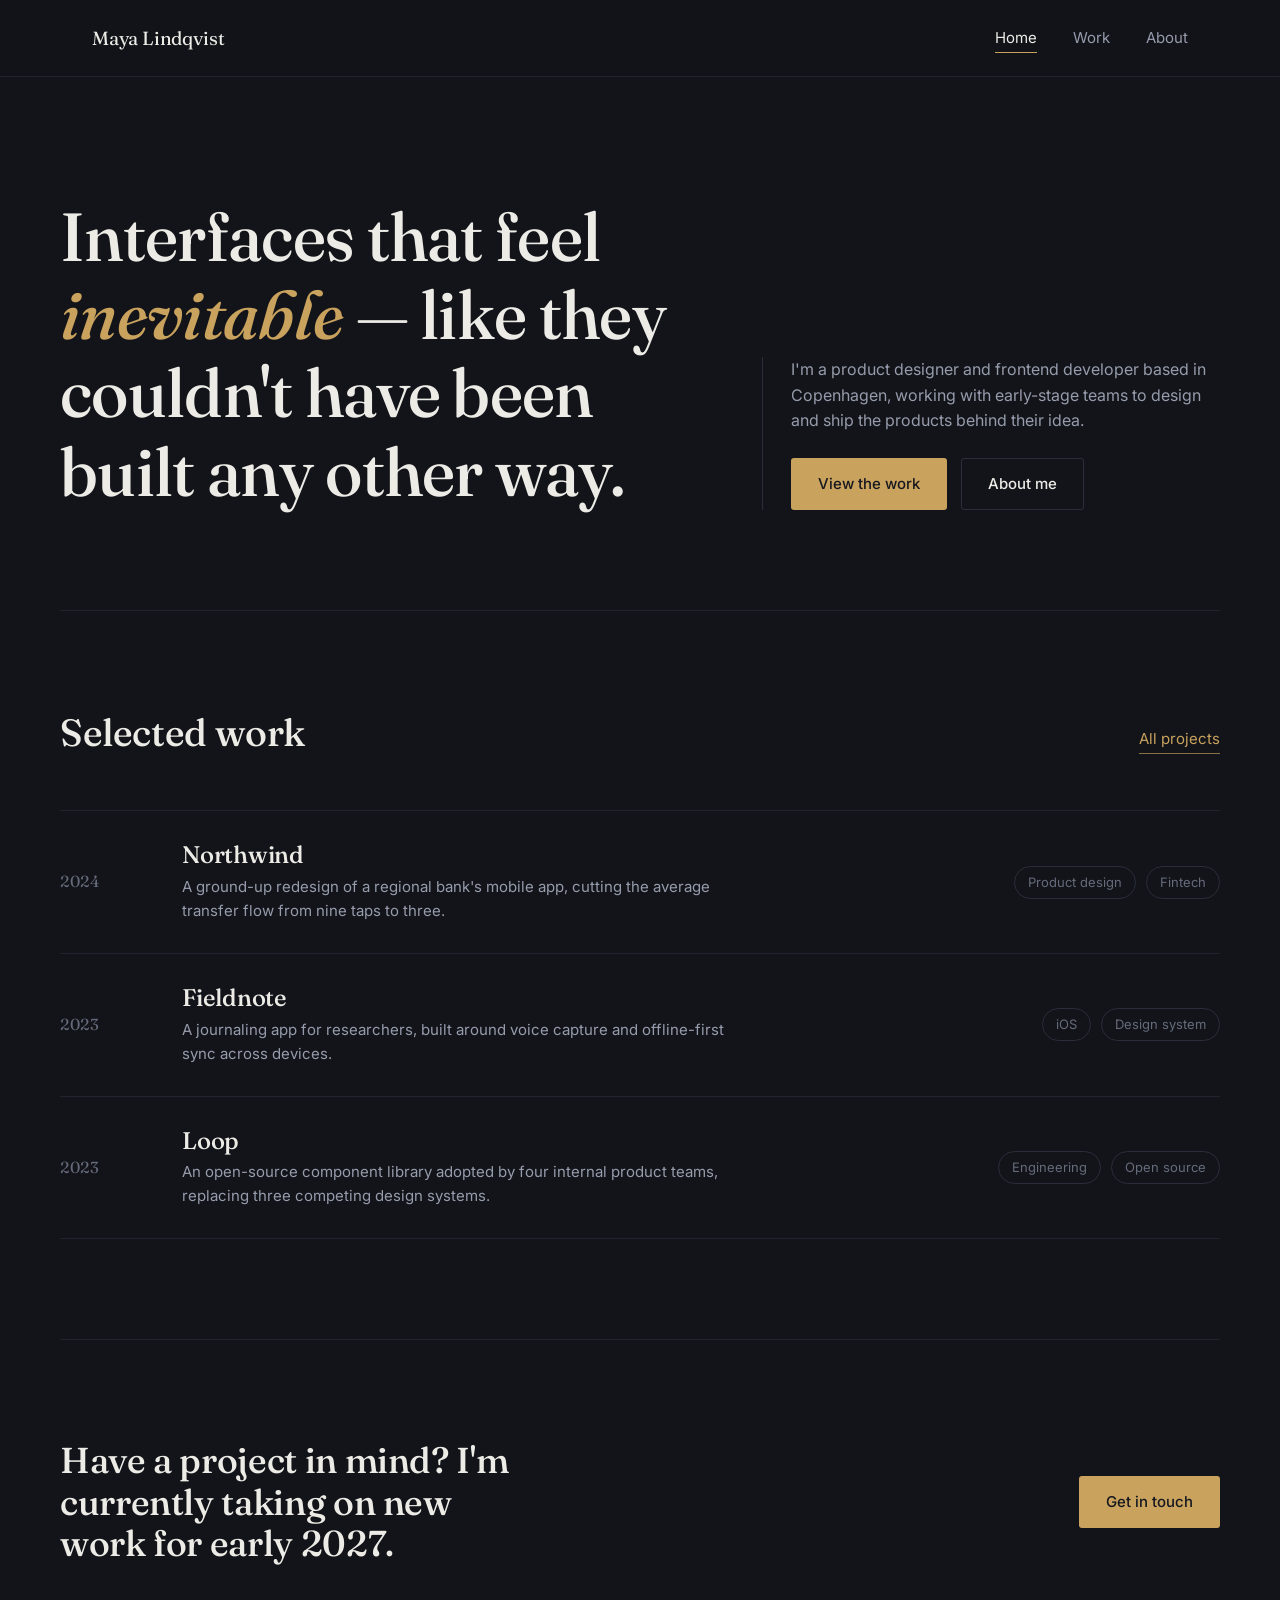
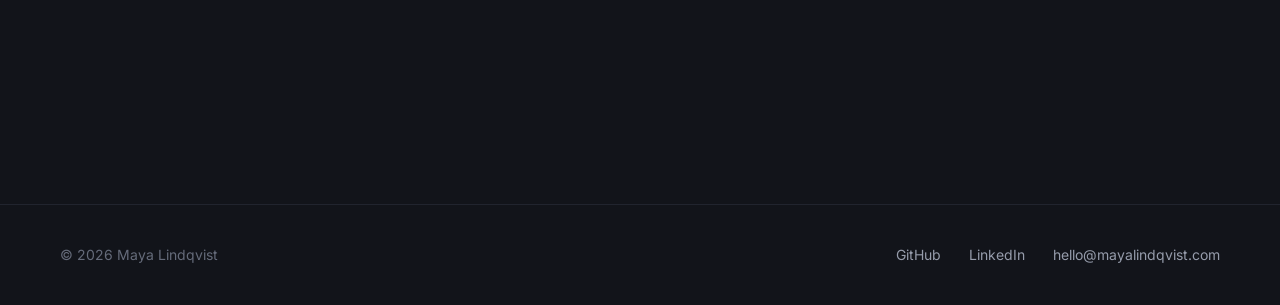
==== index.html @ 6f21c966 "Add files via upload" ====
<!DOCTYPE html>
<html lang="en">
<head>
<meta charset="UTF-8">
<meta name="viewport" content="width=device-width, initial-scale=1.0">
<title>Maya Lindqvist — Product Designer &amp; Developer</title>
<meta name="description" content="Portfolio of Maya Lindqvist, a product designer and frontend developer building considered digital products.">
<link rel="preconnect" href="https://fonts.googleapis.com">
<link rel="preconnect" href="https://fonts.gstatic.com" crossorigin>
<link href="https://fonts.googleapis.com/css2?family=Fraunces:ital,opsz,wght@0,9..144,400;0,9..144,500;1,9..144,500&family=Inter:wght@400;500;600&display=swap" rel="stylesheet">
<link rel="stylesheet" href="style.css">
</head>
<body>

<header class="site-header">
  <div class="container header-inner">
    <a href="index.html" class="logo">Maya Lindqvist</a>
    <nav class="site-nav">
      <ul class="nav-links">
        <li><a href="index.html" class="active">Home</a></li>
        <li><a href="work.html">Work</a></li>
        <li><a href="about.html">About</a></li>
      </ul>
      <button class="nav-toggle" aria-label="Toggle menu" aria-expanded="false">
        <svg viewBox="0 0 24 24" fill="none" stroke="currentColor" stroke-width="1.6"><line x1="3" y1="6" x2="21" y2="6"/><line x1="3" y1="12" x2="21" y2="12"/><line x1="3" y1="18" x2="21" y2="18"/></svg>
      </button>
    </nav>
  </div>
</header>

<main>

  <section class="hero container">
    <h1>Interfaces that feel <em>inevitable</em> — like they couldn't have been built any other way.</h1>
    <div class="hero-meta">
      <p>I'm a product designer and frontend developer based in Copenhagen, working with early-stage teams to design and ship the products behind their idea.</p>
      <div class="hero-actions">
        <a href="work.html" class="btn btn-primary">View the work</a>
        <a href="about.html" class="btn btn-ghost">About me</a>
      </div>
    </div>
  </section>

  <section class="section container">
    <div class="section-head">
      <h2>Selected work</h2>
      <a href="work.html" class="link-more">All projects</a>
    </div>

    <div class="work-list">

      <a class="work-row" href="work.html#northwind">
        <span class="year">2024</span>
        <div class="work-main">
          <h3>Northwind</h3>
          <p>A ground-up redesign of a regional bank's mobile app, cutting the average transfer flow from nine taps to three.</p>
        </div>
        <div class="tags">
          <span class="tag">Product design</span>
          <span class="tag">Fintech</span>
        </div>
      </a>

      <a class="work-row" href="work.html#fieldnote">
        <span class="year">2023</span>
        <div class="work-main">
          <h3>Fieldnote</h3>
          <p>A journaling app for researchers, built around voice capture and offline-first sync across devices.</p>
        </div>
        <div class="tags">
          <span class="tag">iOS</span>
          <span class="tag">Design system</span>
        </div>
      </a>

      <a class="work-row" href="work.html#loop">
        <span class="year">2023</span>
        <div class="work-main">
          <h3>Loop</h3>
          <p>An open-source component library adopted by four internal product teams, replacing three competing design systems.</p>
        </div>
        <div class="tags">
          <span class="tag">Engineering</span>
          <span class="tag">Open source</span>
        </div>
      </a>

    </div>
  </section>

  <section class="section container">
    <div class="contact-block">
      <h2>Have a project in mind? I'm currently taking on new work for early 2027.</h2>
      <a href="mailto:hello@mayalindqvist.com" class="btn btn-primary">Get in touch</a>
    </div>
  </section>

</main>

<footer class="site-footer">
  <div class="container footer-inner">
    <p>© 2026 Maya Lindqvist</p>
    <ul class="footer-links">
      <li><a href="https://github.com" target="_blank" rel="noopener">GitHub</a></li>
      <li><a href="https://linkedin.com" target="_blank" rel="noopener">LinkedIn</a></li>
      <li><a href="mailto:hello@mayalindqvist.com">hello@mayalindqvist.com</a></li>
    </ul>
  </div>
</footer>

<script src="script.js"></script>
</body>
</html>
---- style.css ----
/* ============================================
   Maya Lindqvist — Portfolio
   Design tokens
   ============================================ */
:root {
  --bg: #12141a;
  --bg-elevated: #181b23;
  --bg-elevated-2: #1f232d;
  --border: #2a2e3a;
  --border-soft: #21242e;
  --text: #edebe6;
  --text-muted: #969cab;
  --text-faint: #656b7a;
  --accent: #c9a25d;
  --accent-soft: rgba(201, 162, 93, 0.14);
  --accent-dim: #8a7245;

  --font-display: "Fraunces", "Iowan Old Style", "Palatino Linotype", serif;
  --font-body: "Inter", -apple-system, BlinkMacSystemFont, "Segoe UI", sans-serif;

  --container: 1160px;
  --radius-sm: 3px;
  --radius-md: 6px;
}

* { box-sizing: border-box; }

html {
  scroll-behavior: smooth;
}

@media (prefers-reduced-motion: reduce) {
  html { scroll-behavior: auto; }
  * { animation-duration: 0.01ms !important; transition-duration: 0.01ms !important; }
}

body {
  margin: 0;
  background: var(--bg);
  color: var(--text);
  font-family: var(--font-body);
  font-size: 17px;
  line-height: 1.6;
  -webkit-font-smoothing: antialiased;
  text-rendering: optimizeLegibility;
}

img { max-width: 100%; display: block; }

a {
  color: inherit;
  text-decoration: none;
}

::selection {
  background: var(--accent-soft);
  color: var(--text);
}

a:focus-visible,
button:focus-visible {
  outline: 2px solid var(--accent);
  outline-offset: 3px;
  border-radius: 2px;
}

.container {
  max-width: var(--container);
  margin: 0 auto;
  padding: 0 32px;
}

h1, h2, h3, h4 {
  font-family: var(--font-display);
  font-weight: 500;
  line-height: 1.15;
  margin: 0;
  letter-spacing: -0.01em;
}

p { margin: 0; }

.eyebrow {
  font-size: 14px;
  color: var(--accent);
  font-weight: 500;
  margin: 0 0 14px;
}

/* ============================================
   Header
   ============================================ */
.site-header {
  position: sticky;
  top: 0;
  z-index: 50;
  background: rgba(18, 20, 26, 0.86);
  backdrop-filter: blur(10px);
  -webkit-backdrop-filter: blur(10px);
  border-bottom: 1px solid var(--border-soft);
}

.header-inner {
  display: flex;
  align-items: center;
  justify-content: space-between;
  height: 76px;
}

.logo {
  font-family: var(--font-display);
  font-size: 19px;
  letter-spacing: -0.01em;
}

.site-nav { display: flex; align-items: center; }

.nav-links {
  list-style: none;
  display: flex;
  gap: 36px;
  margin: 0;
  padding: 0;
}

.nav-links a {
  font-size: 15px;
  color: var(--text-muted);
  position: relative;
  padding: 6px 0;
  transition: color 0.2s ease;
}

.nav-links a:hover { color: var(--text); }

.nav-links a.active { color: var(--text); }

.nav-links a.active::after {
  content: "";
  position: absolute;
  left: 0;
  bottom: 0;
  width: 100%;
  height: 1px;
  background: var(--accent);
}

.nav-toggle {
  display: none;
  background: none;
  border: none;
  color: var(--text);
  cursor: pointer;
  padding: 8px;
}

.nav-toggle svg { width: 22px; height: 22px; }

/* ============================================
   Footer
   ============================================ */
.site-footer {
  border-top: 1px solid var(--border-soft);
  margin-top: 140px;
}

.footer-inner {
  display: flex;
  align-items: center;
  justify-content: space-between;
  padding: 36px 0;
  flex-wrap: wrap;
  gap: 16px;
}

.footer-inner p {
  color: var(--text-faint);
  font-size: 14px;
}

.footer-links {
  list-style: none;
  display: flex;
  gap: 28px;
  margin: 0;
  padding: 0;
}

.footer-links a {
  font-size: 14px;
  color: var(--text-muted);
  transition: color 0.2s ease;
}

.footer-links a:hover { color: var(--accent); }

/* ============================================
   Buttons
   ============================================ */
.btn {
  display: inline-flex;
  align-items: center;
  gap: 8px;
  padding: 13px 26px;
  border-radius: var(--radius-sm);
  font-size: 15px;
  font-weight: 500;
  border: 1px solid transparent;
  transition: border-color 0.2s ease, background 0.2s ease, color 0.2s ease;
}

.btn-primary {
  background: var(--accent);
  color: #16181f;
}

.btn-primary:hover { background: #d9b06d; }

.btn-ghost {
  border-color: var(--border);
  color: var(--text);
}

.btn-ghost:hover { border-color: var(--accent); color: var(--accent); }

/* ============================================
   Hero (Home)
   ============================================ */
.hero {
  padding: 120px 0 100px;
  display: grid;
  grid-template-columns: 1.4fr 1fr;
  gap: 60px;
  align-items: end;
  border-bottom: 1px solid var(--border-soft);
}

.hero h1 {
  font-size: clamp(40px, 5.4vw, 68px);
  color: var(--text);
}

.hero h1 em {
  font-style: italic;
  color: var(--accent);
}

.hero-meta {
  border-left: 1px solid var(--border);
  padding-left: 28px;
}

.hero-meta p {
  color: var(--text-muted);
  font-size: 16px;
  margin-bottom: 24px;
}

.hero-actions {
  display: flex;
  gap: 14px;
  flex-wrap: wrap;
}

/* ============================================
   Section scaffolding
   ============================================ */
.section {
  padding: 100px 0;
  border-bottom: 1px solid var(--border-soft);
}

.section:last-of-type { border-bottom: none; }

.section-head {
  display: flex;
  justify-content: space-between;
  align-items: flex-end;
  gap: 24px;
  margin-bottom: 56px;
  flex-wrap: wrap;
}

.section-head h2 {
  font-size: clamp(28px, 3.4vw, 38px);
}

.section-head .link-more {
  font-size: 15px;
  color: var(--accent);
  white-space: nowrap;
  border-bottom: 1px solid var(--accent-dim);
  padding-bottom: 2px;
}

/* ============================================
   Work rows (used on home + work page)
   ============================================ */
.work-list { display: flex; flex-direction: column; }

.work-row {
  display: grid;
  grid-template-columns: 90px 1fr auto;
  gap: 32px;
  align-items: center;
  padding: 30px 0;
  border-top: 1px solid var(--border-soft);
  transition: padding-left 0.25s ease;
}

.work-list .work-row:last-child { border-bottom: 1px solid var(--border-soft); }

.work-row:hover { padding-left: 10px; }

.work-row .year {
  font-family: var(--font-display);
  color: var(--text-faint);
  font-size: 16px;
}

.work-row .work-main h3 {
  font-size: 24px;
  color: var(--text);
  margin-bottom: 6px;
  transition: color 0.2s ease;
}

.work-row:hover .work-main h3 { color: var(--accent); }

.work-row .work-main p {
  color: var(--text-muted);
  font-size: 15px;
  max-width: 560px;
}

.work-row .tags {
  display: flex;
  gap: 10px;
  flex-wrap: wrap;
  justify-content: flex-end;
}

.tag {
  font-size: 13px;
  color: var(--text-faint);
  border: 1px solid var(--border);
  border-radius: 20px;
  padding: 5px 13px;
  white-space: nowrap;
}

/* ============================================
   Project detail block (work.html)
   ============================================ */
.project-detail {
  display: grid;
  grid-template-columns: 1fr;
  gap: 18px;
  padding: 46px 0;
  border-top: 1px solid var(--border-soft);
}

.project-detail:last-child { border-bottom: 1px solid var(--border-soft); }

.project-detail-head {
  display: flex;
  justify-content: space-between;
  align-items: baseline;
  flex-wrap: wrap;
  gap: 10px;
}

.project-detail-head h3 {
  font-size: 28px;
  color: var(--text);
}

.project-detail-head .role {
  color: var(--accent);
  font-size: 15px;
}

.project-visual {
  height: 220px;
  border-radius: var(--radius-md);
  border: 1px solid var(--border);
  background: linear-gradient(135deg, var(--bg-elevated) 0%, var(--bg-elevated-2) 100%);
  position: relative;
  overflow: hidden;
}

.project-visual::after {
  content: "";
  position: absolute;
  inset: 0;
  background: radial-gradient(circle at 80% 20%, var(--accent-soft), transparent 55%);
}

.project-detail p.desc {
  color: var(--text-muted);
  max-width: 640px;
  font-size: 15.5px;
}

.project-detail .tags { display: flex; gap: 10px; flex-wrap: wrap; }

/* ============================================
   About page
   ============================================ */
.about-hero {
  padding: 100px 0 70px;
  display: grid;
  grid-template-columns: 200px 1fr;
  gap: 50px;
  align-items: start;
  border-bottom: 1px solid var(--border-soft);
}

.portrait {
  width: 200px;
  height: 200px;
  border-radius: var(--radius-md);
  background: linear-gradient(160deg, var(--bg-elevated-2), var(--bg-elevated));
  border: 1px solid var(--border);
  position: relative;
  overflow: hidden;
}

.portrait::after {
  content: "";
  position: absolute;
  inset: 0;
  background: radial-gradient(circle at 30% 30%, var(--accent-soft), transparent 60%);
}

.about-hero h1 { font-size: clamp(32px, 4vw, 46px); margin-bottom: 18px; }

.about-hero .bio { color: var(--text-muted); font-size: 16.5px; max-width: 600px; }

.timeline { display: flex; flex-direction: column; }

.timeline-row {
  display: grid;
  grid-template-columns: 130px 1fr;
  gap: 28px;
  padding: 26px 0;
  border-top: 1px solid var(--border-soft);
}

.timeline .timeline-row:last-child { border-bottom: 1px solid var(--border-soft); }

.timeline-row .years {
  color: var(--text-faint);
  font-size: 14.5px;
  font-family: var(--font-display);
}

.timeline-row h4 { font-size: 18px; margin-bottom: 6px; color: var(--text); }

.timeline-row p { color: var(--text-muted); font-size: 15px; }

.skills-grid {
  display: grid;
  grid-template-columns: repeat(3, 1fr);
  gap: 28px;
}

.skill-group h4 {
  font-size: 15px;
  color: var(--accent);
  margin-bottom: 14px;
  font-weight: 500;
}

.skill-group ul {
  list-style: none;
  margin: 0;
  padding: 0;
  color: var(--text-muted);
  font-size: 15px;
  line-height: 2;
}

.contact-block {
  display: flex;
  justify-content: space-between;
  align-items: center;
  flex-wrap: wrap;
  gap: 24px;
}

.contact-block h2 { font-size: clamp(26px, 3.2vw, 36px); max-width: 480px; }

/* ============================================
   Responsive
   ============================================ */
@media (max-width: 860px) {
  .hero { grid-template-columns: 1fr; gap: 32px; padding: 90px 0 70px; }
  .hero-meta { border-left: none; padding-left: 0; border-top: 1px solid var(--border); padding-top: 24px; }
  .work-row { grid-template-columns: 1fr; gap: 10px; }
  .work-row .tags { justify-content: flex-start; }
  .about-hero { grid-template-columns: 1fr; }
  .portrait { width: 130px; height: 130px; }
  .skills-grid { grid-template-columns: 1fr 1fr; }
  .contact-block { flex-direction: column; align-items: flex-start; }
}

@media (max-width: 620px) {
  .container { padding: 0 20px; }
  .nav-links {
    position: absolute;
    top: 76px;
    left: 0;
    right: 0;
    background: var(--bg-elevated);
    border-bottom: 1px solid var(--border);
    flex-direction: column;
    gap: 0;
    display: none;
  }
  .nav-links.open { display: flex; }
  .nav-links li { width: 100%; }
  .nav-links a { display: block; padding: 16px 20px; border-top: 1px solid var(--border-soft); }
  .nav-toggle { display: block; }
  .skills-grid { grid-template-columns: 1fr; }
  .section { padding: 70px 0; }
}
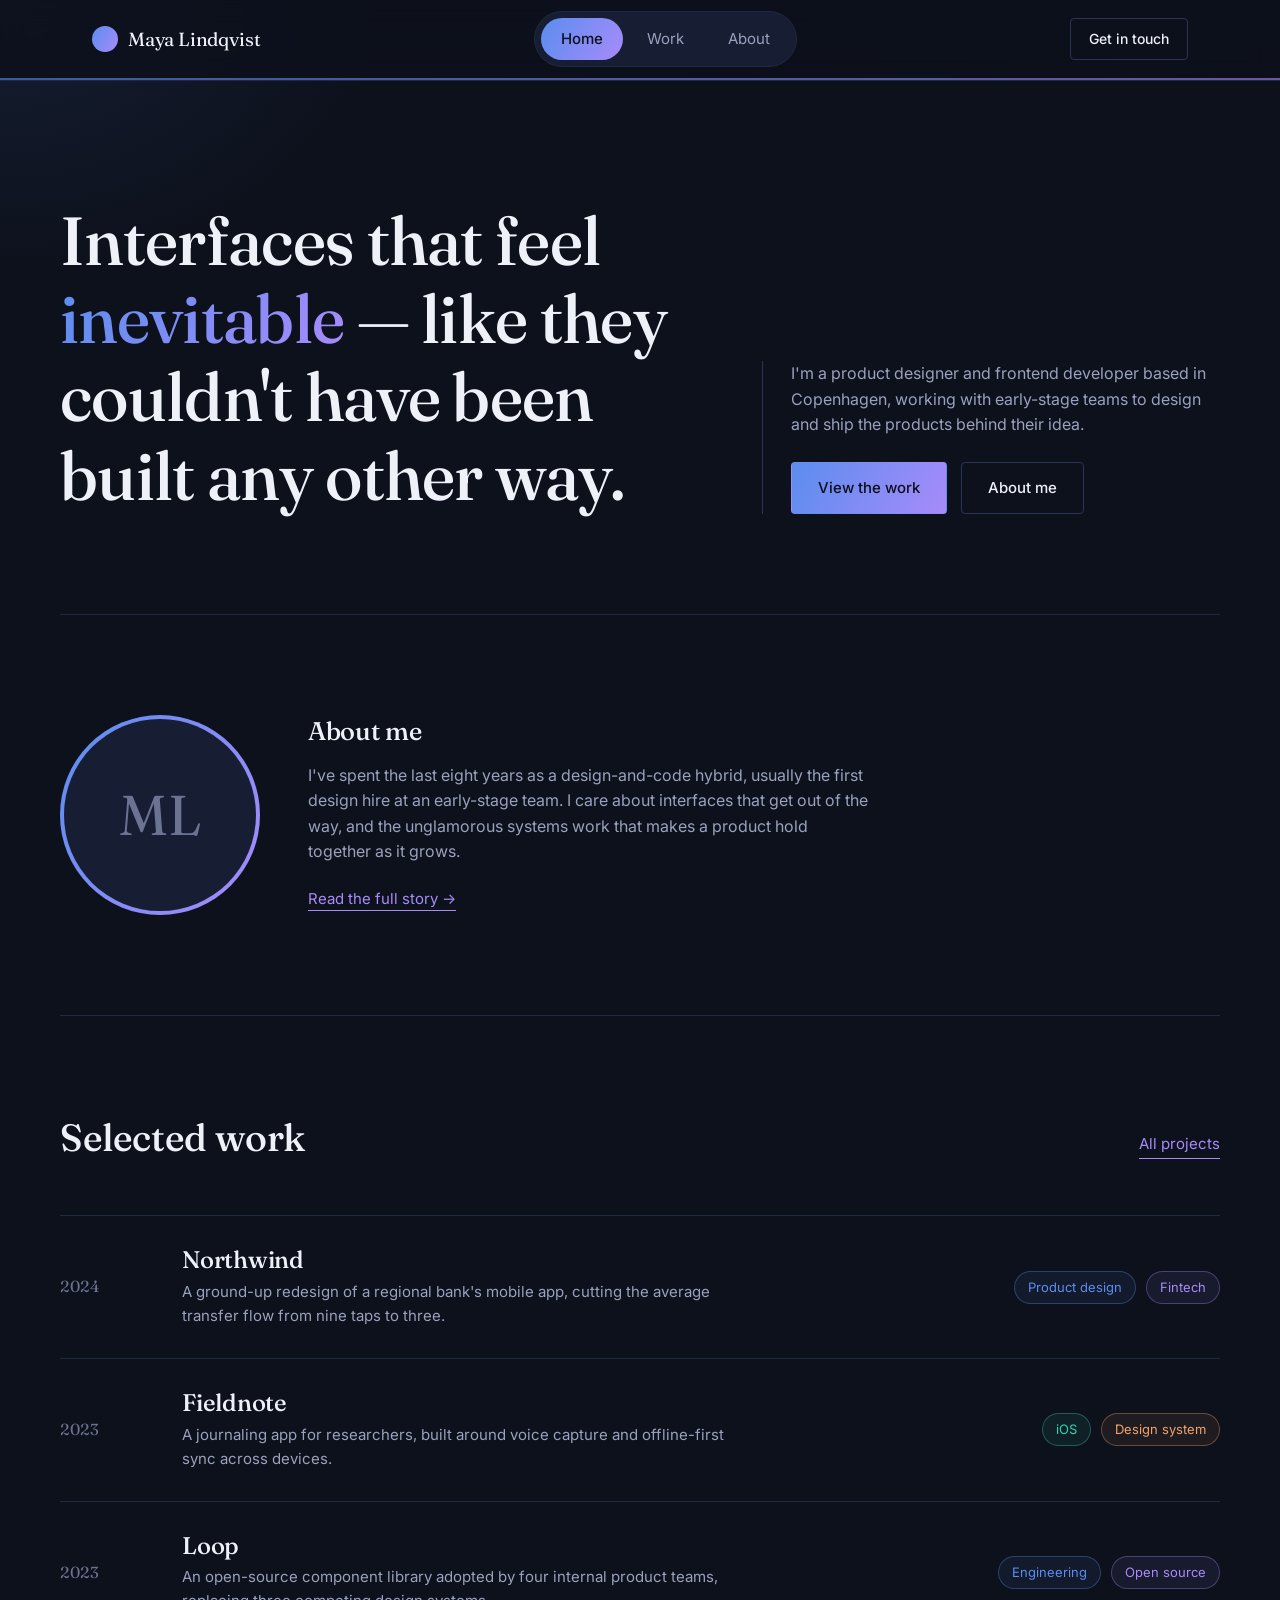
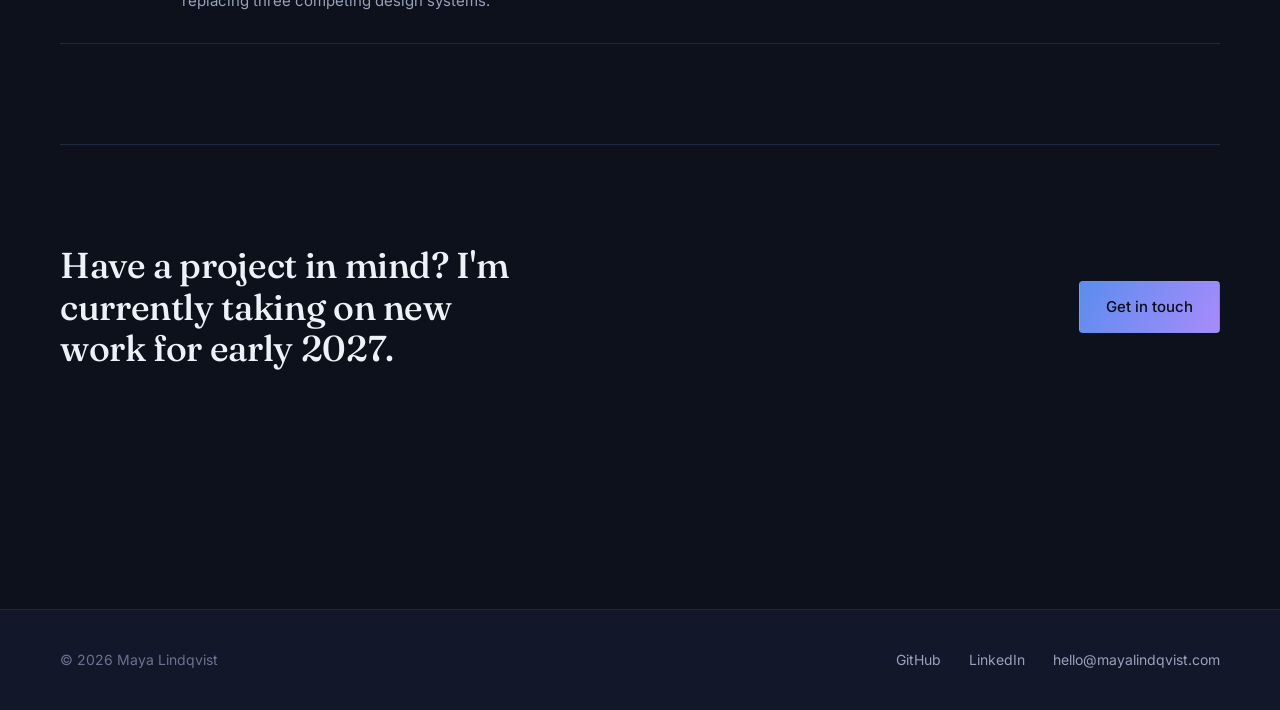
==== commit 591e342a: "Add files via upload" ====
--- a/index.html
+++ b/index.html
@@ -14,74 +14,91 @@
 
 <header class="site-header">
   <div class="container header-inner">
-    <a href="index.html" class="logo">Maya Lindqvist</a>
+    <a href="./" class="logo"><span class="mark"></span>Maya Lindqvist</a>
     <nav class="site-nav">
       <ul class="nav-links">
-        <li><a href="index.html" class="active">Home</a></li>
-        <li><a href="work.html">Work</a></li>
-        <li><a href="about.html">About</a></li>
+        <li><a href="./" class="active">Home</a></li>
+        <li><a href="work/">Work</a></li>
+        <li><a href="about/">About</a></li>
       </ul>
-      <button class="nav-toggle" aria-label="Toggle menu" aria-expanded="false">
-        <svg viewBox="0 0 24 24" fill="none" stroke="currentColor" stroke-width="1.6"><line x1="3" y1="6" x2="21" y2="6"/><line x1="3" y1="12" x2="21" y2="12"/><line x1="3" y1="18" x2="21" y2="18"/></svg>
-      </button>
     </nav>
+    <a href="mailto:hello@mayalindqvist.com" class="btn btn-ghost btn-small header-cta">Get in touch</a>
+    <button class="nav-toggle" aria-label="Toggle menu" aria-expanded="false">
+      <svg viewBox="0 0 24 24" fill="none" stroke="currentColor" stroke-width="1.6"><line x1="3" y1="6" x2="21" y2="6"/><line x1="3" y1="12" x2="21" y2="12"/><line x1="3" y1="18" x2="21" y2="18"/></svg>
+    </button>
   </div>
 </header>
 
 <main>
 
   <section class="hero container">
-    <h1>Interfaces that feel <em>inevitable</em> — like they couldn't have been built any other way.</h1>
+    <h1>Interfaces that feel <span class="gradient-text">inevitable</span> — like they couldn't have been built any other way.</h1>
     <div class="hero-meta">
       <p>I'm a product designer and frontend developer based in Copenhagen, working with early-stage teams to design and ship the products behind their idea.</p>
       <div class="hero-actions">
-        <a href="work.html" class="btn btn-primary">View the work</a>
-        <a href="about.html" class="btn btn-ghost">About me</a>
+        <a href="work/" class="btn btn-primary">View the work</a>
+        <a href="about/" class="btn btn-ghost">About me</a>
       </div>
+    </div>
+  </section>
+
+  <!-- About Me teaser — replace the avatar-placeholder div below with
+       <img src="your-photo.jpg" alt="Maya Lindqvist"> to add a real photo -->
+  <section class="section container about-me">
+    <div class="avatar">
+      <div class="avatar-inner">
+        <div class="avatar-placeholder">ML</div>
+        <!-- <img src="your-photo.jpg" alt="Maya Lindqvist"> -->
+      </div>
+    </div>
+    <div class="about-me-copy">
+      <h2 style="margin-bottom: 16px;">About me</h2>
+      <p>I've spent the last eight years as a design-and-code hybrid, usually the first design hire at an early-stage team. I care about interfaces that get out of the way, and the unglamorous systems work that makes a product hold together as it grows.</p>
+      <a href="about/" class="link-more" style="color: var(--accent-2); border-bottom: 1px solid var(--accent-2); padding-bottom: 2px; font-size: 15px;">Read the full story →</a>
     </div>
   </section>
 
   <section class="section container">
     <div class="section-head">
       <h2>Selected work</h2>
-      <a href="work.html" class="link-more">All projects</a>
+      <a href="work/" class="link-more">All projects</a>
     </div>
 
     <div class="work-list">
 
-      <a class="work-row" href="work.html#northwind">
+      <a class="work-row" href="work/#northwind">
         <span class="year">2024</span>
         <div class="work-main">
           <h3>Northwind</h3>
           <p>A ground-up redesign of a regional bank's mobile app, cutting the average transfer flow from nine taps to three.</p>
         </div>
         <div class="tags">
-          <span class="tag">Product design</span>
-          <span class="tag">Fintech</span>
+          <span class="tag tag-blue">Product design</span>
+          <span class="tag tag-violet">Fintech</span>
         </div>
       </a>
 
-      <a class="work-row" href="work.html#fieldnote">
+      <a class="work-row" href="work/#fieldnote">
         <span class="year">2023</span>
         <div class="work-main">
           <h3>Fieldnote</h3>
           <p>A journaling app for researchers, built around voice capture and offline-first sync across devices.</p>
         </div>
         <div class="tags">
-          <span class="tag">iOS</span>
-          <span class="tag">Design system</span>
+          <span class="tag tag-teal">iOS</span>
+          <span class="tag tag-coral">Design system</span>
         </div>
       </a>
 
-      <a class="work-row" href="work.html#loop">
+      <a class="work-row" href="work/#loop">
         <span class="year">2023</span>
         <div class="work-main">
           <h3>Loop</h3>
           <p>An open-source component library adopted by four internal product teams, replacing three competing design systems.</p>
         </div>
         <div class="tags">
-          <span class="tag">Engineering</span>
-          <span class="tag">Open source</span>
+          <span class="tag tag-blue">Engineering</span>
+          <span class="tag tag-violet">Open source</span>
         </div>
       </a>
 
--- a/style.css
+++ b/style.css
@@ -1,33 +1,38 @@
 /* ============================================
-   Maya Lindqvist — Portfolio
+   Maya Lindqvist — Portfolio v2
    Design tokens
    ============================================ */
 :root {
-  --bg: #12141a;
-  --bg-elevated: #181b23;
-  --bg-elevated-2: #1f232d;
-  --border: #2a2e3a;
-  --border-soft: #21242e;
-  --text: #edebe6;
-  --text-muted: #969cab;
-  --text-faint: #656b7a;
-  --accent: #c9a25d;
-  --accent-soft: rgba(201, 162, 93, 0.14);
-  --accent-dim: #8a7245;
+  --bg: #0d111c;
+  --bg-alt: #121729;
+  --bg-elevated: #171e33;
+  --bg-elevated-2: #1e2640;
+  --border: #2b3455;
+  --border-soft: #202942;
+  --text: #eef1f8;
+  --text-muted: #99a1bd;
+  --text-faint: #6b7392;
+
+  --accent-1: #5b8def;   /* blue */
+  --accent-2: #a78bfa;   /* violet */
+  --accent-3: #34d1b6;   /* teal */
+  --accent-4: #f2a26a;   /* warm coral */
+
+  --accent-gradient: linear-gradient(120deg, var(--accent-1), var(--accent-2));
+  --accent-soft: rgba(91, 141, 239, 0.14);
 
   --font-display: "Fraunces", "Iowan Old Style", "Palatino Linotype", serif;
   --font-body: "Inter", -apple-system, BlinkMacSystemFont, "Segoe UI", sans-serif;
 
   --container: 1160px;
-  --radius-sm: 3px;
-  --radius-md: 6px;
+  --radius-sm: 4px;
+  --radius-md: 8px;
+  --radius-lg: 20px;
 }
 
 * { box-sizing: border-box; }
 
-html {
-  scroll-behavior: smooth;
-}
+html { scroll-behavior: smooth; }
 
 @media (prefers-reduced-motion: reduce) {
   html { scroll-behavior: auto; }
@@ -36,7 +41,10 @@
 
 body {
   margin: 0;
-  background: var(--bg);
+  background:
+    radial-gradient(900px 500px at 85% -10%, rgba(167, 139, 250, 0.10), transparent 60%),
+    radial-gradient(700px 500px at 0% 0%, rgba(91, 141, 239, 0.10), transparent 55%),
+    var(--bg);
   color: var(--text);
   font-family: var(--font-body);
   font-size: 17px;
@@ -46,29 +54,17 @@
 }
 
 img { max-width: 100%; display: block; }
-
-a {
-  color: inherit;
-  text-decoration: none;
-}
-
-::selection {
-  background: var(--accent-soft);
-  color: var(--text);
-}
-
-a:focus-visible,
-button:focus-visible {
-  outline: 2px solid var(--accent);
+a { color: inherit; text-decoration: none; }
+
+::selection { background: var(--accent-soft); color: var(--text); }
+
+a:focus-visible, button:focus-visible {
+  outline: 2px solid var(--accent-1);
   outline-offset: 3px;
   border-radius: 2px;
 }
 
-.container {
-  max-width: var(--container);
-  margin: 0 auto;
-  padding: 0 32px;
-}
+.container { max-width: var(--container); margin: 0 auto; padding: 0 32px; }
 
 h1, h2, h3, h4 {
   font-family: var(--font-display);
@@ -80,11 +76,11 @@
 
 p { margin: 0; }
 
-.eyebrow {
-  font-size: 14px;
-  color: var(--accent);
-  font-weight: 500;
-  margin: 0 0 14px;
+.gradient-text {
+  background: var(--accent-gradient);
+  -webkit-background-clip: text;
+  background-clip: text;
+  color: transparent;
 }
 
 /* ============================================
@@ -94,55 +90,80 @@
   position: sticky;
   top: 0;
   z-index: 50;
-  background: rgba(18, 20, 26, 0.86);
-  backdrop-filter: blur(10px);
-  -webkit-backdrop-filter: blur(10px);
+  background: rgba(13, 17, 28, 0.82);
+  backdrop-filter: blur(12px);
+  -webkit-backdrop-filter: blur(12px);
   border-bottom: 1px solid var(--border-soft);
 }
 
+.site-header::after {
+  content: "";
+  display: block;
+  height: 2px;
+  background: var(--accent-gradient);
+  opacity: 0.6;
+}
+
 .header-inner {
   display: flex;
   align-items: center;
   justify-content: space-between;
-  height: 76px;
+  height: 78px;
+  gap: 24px;
 }
 
 .logo {
+  display: flex;
+  align-items: center;
+  gap: 10px;
   font-family: var(--font-display);
   font-size: 19px;
   letter-spacing: -0.01em;
-}
-
-.site-nav { display: flex; align-items: center; }
+  flex-shrink: 0;
+}
+
+.logo .mark {
+  width: 26px;
+  height: 26px;
+  border-radius: 50%;
+  background: var(--accent-gradient);
+  flex-shrink: 0;
+}
+
+.site-nav {
+  display: flex;
+  align-items: center;
+  justify-content: center;
+  flex: 1;
+}
 
 .nav-links {
   list-style: none;
   display: flex;
-  gap: 36px;
+  align-items: center;
+  gap: 4px;
   margin: 0;
-  padding: 0;
+  padding: 6px;
+  background: var(--bg-elevated);
+  border: 1px solid var(--border-soft);
+  border-radius: 999px;
 }
 
 .nav-links a {
   font-size: 15px;
   color: var(--text-muted);
-  position: relative;
-  padding: 6px 0;
-  transition: color 0.2s ease;
+  padding: 9px 20px;
+  border-radius: 999px;
+  transition: color 0.2s ease, background 0.2s ease;
+  display: block;
 }
 
 .nav-links a:hover { color: var(--text); }
 
-.nav-links a.active { color: var(--text); }
-
-.nav-links a.active::after {
-  content: "";
-  position: absolute;
-  left: 0;
-  bottom: 0;
-  width: 100%;
-  height: 1px;
-  background: var(--accent);
+.nav-links a.active {
+  color: var(--bg);
+  background: var(--accent-gradient);
+  font-weight: 500;
 }
 
 .nav-toggle {
@@ -152,9 +173,14 @@
   color: var(--text);
   cursor: pointer;
   padding: 8px;
+  flex-shrink: 0;
 }
 
 .nav-toggle svg { width: 22px; height: 22px; }
+
+.header-cta {
+  flex-shrink: 0;
+}
 
 /* ============================================
    Footer
@@ -162,6 +188,7 @@
 .site-footer {
   border-top: 1px solid var(--border-soft);
   margin-top: 140px;
+  background: var(--bg-alt);
 }
 
 .footer-inner {
@@ -173,26 +200,13 @@
   gap: 16px;
 }
 
-.footer-inner p {
-  color: var(--text-faint);
-  font-size: 14px;
-}
-
-.footer-links {
-  list-style: none;
-  display: flex;
-  gap: 28px;
-  margin: 0;
-  padding: 0;
-}
-
-.footer-links a {
-  font-size: 14px;
-  color: var(--text-muted);
-  transition: color 0.2s ease;
-}
-
-.footer-links a:hover { color: var(--accent); }
+.footer-inner p { color: var(--text-faint); font-size: 14px; }
+
+.footer-links { list-style: none; display: flex; gap: 28px; margin: 0; padding: 0; }
+
+.footer-links a { font-size: 14px; color: var(--text-muted); transition: color 0.2s ease; }
+
+.footer-links a:hover { color: var(--accent-1); }
 
 /* ============================================
    Buttons
@@ -206,22 +220,21 @@
   font-size: 15px;
   font-weight: 500;
   border: 1px solid transparent;
-  transition: border-color 0.2s ease, background 0.2s ease, color 0.2s ease;
+  transition: transform 0.2s ease, border-color 0.2s ease, opacity 0.2s ease;
 }
 
 .btn-primary {
-  background: var(--accent);
-  color: #16181f;
-}
-
-.btn-primary:hover { background: #d9b06d; }
-
-.btn-ghost {
-  border-color: var(--border);
-  color: var(--text);
-}
-
-.btn-ghost:hover { border-color: var(--accent); color: var(--accent); }
+  background: var(--accent-gradient);
+  color: #0c0f1a;
+}
+
+.btn-primary:hover { opacity: 0.9; }
+
+.btn-ghost { border-color: var(--border); color: var(--text); }
+
+.btn-ghost:hover { border-color: var(--accent-1); color: var(--accent-1); }
+
+.btn-small { padding: 9px 18px; font-size: 14px; }
 
 /* ============================================
    Hero (Home)
@@ -235,40 +248,18 @@
   border-bottom: 1px solid var(--border-soft);
 }
 
-.hero h1 {
-  font-size: clamp(40px, 5.4vw, 68px);
-  color: var(--text);
-}
-
-.hero h1 em {
-  font-style: italic;
-  color: var(--accent);
-}
-
-.hero-meta {
-  border-left: 1px solid var(--border);
-  padding-left: 28px;
-}
-
-.hero-meta p {
-  color: var(--text-muted);
-  font-size: 16px;
-  margin-bottom: 24px;
-}
-
-.hero-actions {
-  display: flex;
-  gap: 14px;
-  flex-wrap: wrap;
-}
+.hero h1 { font-size: clamp(40px, 5.4vw, 68px); color: var(--text); }
+
+.hero-meta { border-left: 1px solid var(--border); padding-left: 28px; }
+
+.hero-meta p { color: var(--text-muted); font-size: 16px; margin-bottom: 24px; }
+
+.hero-actions { display: flex; gap: 14px; flex-wrap: wrap; }
 
 /* ============================================
    Section scaffolding
    ============================================ */
-.section {
-  padding: 100px 0;
-  border-bottom: 1px solid var(--border-soft);
-}
+.section { padding: 100px 0; border-bottom: 1px solid var(--border-soft); }
 
 .section:last-of-type { border-bottom: none; }
 
@@ -281,17 +272,60 @@
   flex-wrap: wrap;
 }
 
-.section-head h2 {
-  font-size: clamp(28px, 3.4vw, 38px);
-}
+.section-head h2 { font-size: clamp(28px, 3.4vw, 38px); }
 
 .section-head .link-more {
   font-size: 15px;
-  color: var(--accent);
+  color: var(--accent-2);
   white-space: nowrap;
-  border-bottom: 1px solid var(--accent-dim);
+  border-bottom: 1px solid var(--accent-2);
   padding-bottom: 2px;
 }
+
+/* ============================================
+   About Me (home page teaser)
+   ============================================ */
+.about-me {
+  display: grid;
+  grid-template-columns: 200px 1fr;
+  gap: 48px;
+  align-items: center;
+}
+
+.avatar {
+  width: 200px;
+  height: 200px;
+  border-radius: 50%;
+  padding: 4px;
+  background: var(--accent-gradient);
+  flex-shrink: 0;
+}
+
+.avatar-inner {
+  width: 100%;
+  height: 100%;
+  border-radius: 50%;
+  background: var(--bg-elevated);
+  display: flex;
+  align-items: center;
+  justify-content: center;
+  overflow: hidden;
+}
+
+/* Replace this element's content with <img src="your-photo.jpg" alt="Your name"> to add a real photo */
+.avatar-inner .avatar-placeholder {
+  font-family: var(--font-display);
+  font-size: 56px;
+  color: var(--text-faint);
+}
+
+.avatar-inner img {
+  width: 100%;
+  height: 100%;
+  object-fit: cover;
+}
+
+.about-me-copy p { color: var(--text-muted); font-size: 16px; margin-bottom: 20px; max-width: 560px; }
 
 /* ============================================
    Work rows (used on home + work page)
@@ -312,45 +346,32 @@
 
 .work-row:hover { padding-left: 10px; }
 
-.work-row .year {
-  font-family: var(--font-display);
-  color: var(--text-faint);
-  font-size: 16px;
-}
-
-.work-row .work-main h3 {
-  font-size: 24px;
-  color: var(--text);
-  margin-bottom: 6px;
-  transition: color 0.2s ease;
-}
-
-.work-row:hover .work-main h3 { color: var(--accent); }
-
-.work-row .work-main p {
-  color: var(--text-muted);
-  font-size: 15px;
-  max-width: 560px;
-}
-
-.work-row .tags {
-  display: flex;
-  gap: 10px;
-  flex-wrap: wrap;
-  justify-content: flex-end;
-}
+.work-row .year { font-family: var(--font-display); color: var(--text-faint); font-size: 16px; }
+
+.work-row .work-main h3 { font-size: 24px; color: var(--text); margin-bottom: 6px; transition: color 0.2s ease; }
+
+.work-row:hover .work-main h3 { color: var(--accent-2); }
+
+.work-row .work-main p { color: var(--text-muted); font-size: 15px; max-width: 560px; }
+
+.work-row .tags { display: flex; gap: 10px; flex-wrap: wrap; justify-content: flex-end; }
 
 .tag {
   font-size: 13px;
-  color: var(--text-faint);
-  border: 1px solid var(--border);
   border-radius: 20px;
   padding: 5px 13px;
   white-space: nowrap;
-}
-
-/* ============================================
-   Project detail block (work.html)
+  border: 1px solid var(--border);
+  color: var(--text-faint);
+}
+
+.tag-blue   { color: var(--accent-1); border-color: rgba(91, 141, 239, 0.35); background: rgba(91, 141, 239, 0.08); }
+.tag-violet { color: var(--accent-2); border-color: rgba(167, 139, 250, 0.35); background: rgba(167, 139, 250, 0.08); }
+.tag-teal   { color: var(--accent-3); border-color: rgba(52, 209, 182, 0.35); background: rgba(52, 209, 182, 0.08); }
+.tag-coral  { color: var(--accent-4); border-color: rgba(242, 162, 106, 0.35); background: rgba(242, 162, 106, 0.08); }
+
+/* ============================================
+   Project detail block (work page)
    ============================================ */
 .project-detail {
   display: grid;
@@ -370,72 +391,91 @@
   gap: 10px;
 }
 
-.project-detail-head h3 {
-  font-size: 28px;
-  color: var(--text);
-}
-
-.project-detail-head .role {
-  color: var(--accent);
-  font-size: 15px;
-}
+.project-detail-head h3 { font-size: 28px; color: var(--text); }
+
+.project-detail-head .role { color: var(--accent-2); font-size: 15px; }
 
 .project-visual {
   height: 220px;
-  border-radius: var(--radius-md);
+  border-radius: var(--radius-lg);
   border: 1px solid var(--border);
   background: linear-gradient(135deg, var(--bg-elevated) 0%, var(--bg-elevated-2) 100%);
   position: relative;
   overflow: hidden;
 }
 
+/* Replace .project-visual's background with a real screenshot:
+   background: url('your-image.jpg') center/cover; */
+
 .project-visual::after {
   content: "";
   position: absolute;
   inset: 0;
-  background: radial-gradient(circle at 80% 20%, var(--accent-soft), transparent 55%);
-}
-
-.project-detail p.desc {
-  color: var(--text-muted);
-  max-width: 640px;
-  font-size: 15.5px;
-}
+  background: radial-gradient(circle at 80% 20%, rgba(167, 139, 250, 0.18), transparent 55%),
+              radial-gradient(circle at 15% 85%, rgba(91, 141, 239, 0.14), transparent 55%);
+}
+
+.project-detail p.desc { color: var(--text-muted); max-width: 640px; font-size: 15.5px; }
 
 .project-detail .tags { display: flex; gap: 10px; flex-wrap: wrap; }
 
+/* Blank template card — shows where to add the next project */
+.project-detail.is-template {
+  border: 1px dashed var(--border);
+  border-radius: var(--radius-lg);
+  padding: 40px 32px;
+  margin-top: 20px;
+}
+
+.project-detail.is-template .project-visual {
+  display: flex;
+  align-items: center;
+  justify-content: center;
+  border-style: dashed;
+}
+
+.project-detail.is-template .project-visual span {
+  color: var(--text-faint);
+  font-size: 15px;
+}
+
+.project-detail.is-template h3 { color: var(--text-faint); }
+
 /* ============================================
    About page
    ============================================ */
 .about-hero {
-  padding: 100px 0 70px;
+  padding: 100px 0 30px;
   display: grid;
   grid-template-columns: 200px 1fr;
   gap: 50px;
   align-items: start;
+}
+
+.about-hero .about-hero-copy .eyebrow-date {
+  font-size: 14px;
+  color: var(--text-faint);
+  margin-bottom: 14px;
+}
+
+.about-hero .about-hero-copy .eyebrow-date strong { color: var(--accent-3); font-weight: 500; }
+
+.about-hero h1 { font-size: clamp(32px, 4vw, 46px); margin-bottom: 18px; }
+
+.about-hero .bio { color: var(--text-muted); font-size: 16.5px; max-width: 600px; }
+
+.site-meta-bar {
+  border-top: 1px solid var(--border-soft);
   border-bottom: 1px solid var(--border-soft);
-}
-
-.portrait {
-  width: 200px;
-  height: 200px;
-  border-radius: var(--radius-md);
-  background: linear-gradient(160deg, var(--bg-elevated-2), var(--bg-elevated));
-  border: 1px solid var(--border);
-  position: relative;
-  overflow: hidden;
-}
-
-.portrait::after {
-  content: "";
-  position: absolute;
-  inset: 0;
-  background: radial-gradient(circle at 30% 30%, var(--accent-soft), transparent 60%);
-}
-
-.about-hero h1 { font-size: clamp(32px, 4vw, 46px); margin-bottom: 18px; }
-
-.about-hero .bio { color: var(--text-muted); font-size: 16.5px; max-width: 600px; }
+  padding: 22px 0;
+  display: flex;
+  gap: 40px;
+  flex-wrap: wrap;
+  color: var(--text-faint);
+  font-size: 14px;
+}
+
+.site-meta-bar strong { color: var(--text-muted); font-weight: 500; }
 
 .timeline { display: flex; flex-direction: column; }
 
@@ -449,37 +489,17 @@
 
 .timeline .timeline-row:last-child { border-bottom: 1px solid var(--border-soft); }
 
-.timeline-row .years {
-  color: var(--text-faint);
-  font-size: 14.5px;
-  font-family: var(--font-display);
-}
+.timeline-row .years { color: var(--text-faint); font-size: 14.5px; font-family: var(--font-display); }
 
 .timeline-row h4 { font-size: 18px; margin-bottom: 6px; color: var(--text); }
 
 .timeline-row p { color: var(--text-muted); font-size: 15px; }
 
-.skills-grid {
-  display: grid;
-  grid-template-columns: repeat(3, 1fr);
-  gap: 28px;
-}
-
-.skill-group h4 {
-  font-size: 15px;
-  color: var(--accent);
-  margin-bottom: 14px;
-  font-weight: 500;
-}
-
-.skill-group ul {
-  list-style: none;
-  margin: 0;
-  padding: 0;
-  color: var(--text-muted);
-  font-size: 15px;
-  line-height: 2;
-}
+.skills-grid { display: grid; grid-template-columns: repeat(3, 1fr); gap: 28px; }
+
+.skill-group h4 { font-size: 15px; color: var(--accent-2); margin-bottom: 14px; font-weight: 500; }
+
+.skill-group ul { list-style: none; margin: 0; padding: 0; color: var(--text-muted); font-size: 15px; line-height: 2; }
 
 .contact-block {
   display: flex;
@@ -499,29 +519,34 @@
   .hero-meta { border-left: none; padding-left: 0; border-top: 1px solid var(--border); padding-top: 24px; }
   .work-row { grid-template-columns: 1fr; gap: 10px; }
   .work-row .tags { justify-content: flex-start; }
-  .about-hero { grid-template-columns: 1fr; }
-  .portrait { width: 130px; height: 130px; }
+  .about-hero, .about-me { grid-template-columns: 1fr; text-align: left; }
+  .avatar { width: 130px; height: 130px; }
   .skills-grid { grid-template-columns: 1fr 1fr; }
   .contact-block { flex-direction: column; align-items: flex-start; }
 }
 
 @media (max-width: 620px) {
   .container { padding: 0 20px; }
-  .nav-links {
+  .header-cta { display: none; }
+  .site-nav {
     position: absolute;
-    top: 76px;
+    top: 78px;
     left: 0;
     right: 0;
-    background: var(--bg-elevated);
-    border-bottom: 1px solid var(--border);
-    flex-direction: column;
-    gap: 0;
+    justify-content: stretch;
     display: none;
   }
-  .nav-links.open { display: flex; }
-  .nav-links li { width: 100%; }
-  .nav-links a { display: block; padding: 16px 20px; border-top: 1px solid var(--border-soft); }
+  .site-nav.open { display: flex; }
+  .nav-links {
+    flex-direction: column;
+    width: 100%;
+    border-radius: 0;
+    background: var(--bg-alt);
+    padding: 8px;
+  }
+  .nav-links a { border-radius: 10px; text-align: center; }
   .nav-toggle { display: block; }
   .skills-grid { grid-template-columns: 1fr; }
+  .site-meta-bar { flex-direction: column; gap: 10px; }
   .section { padding: 70px 0; }
 }
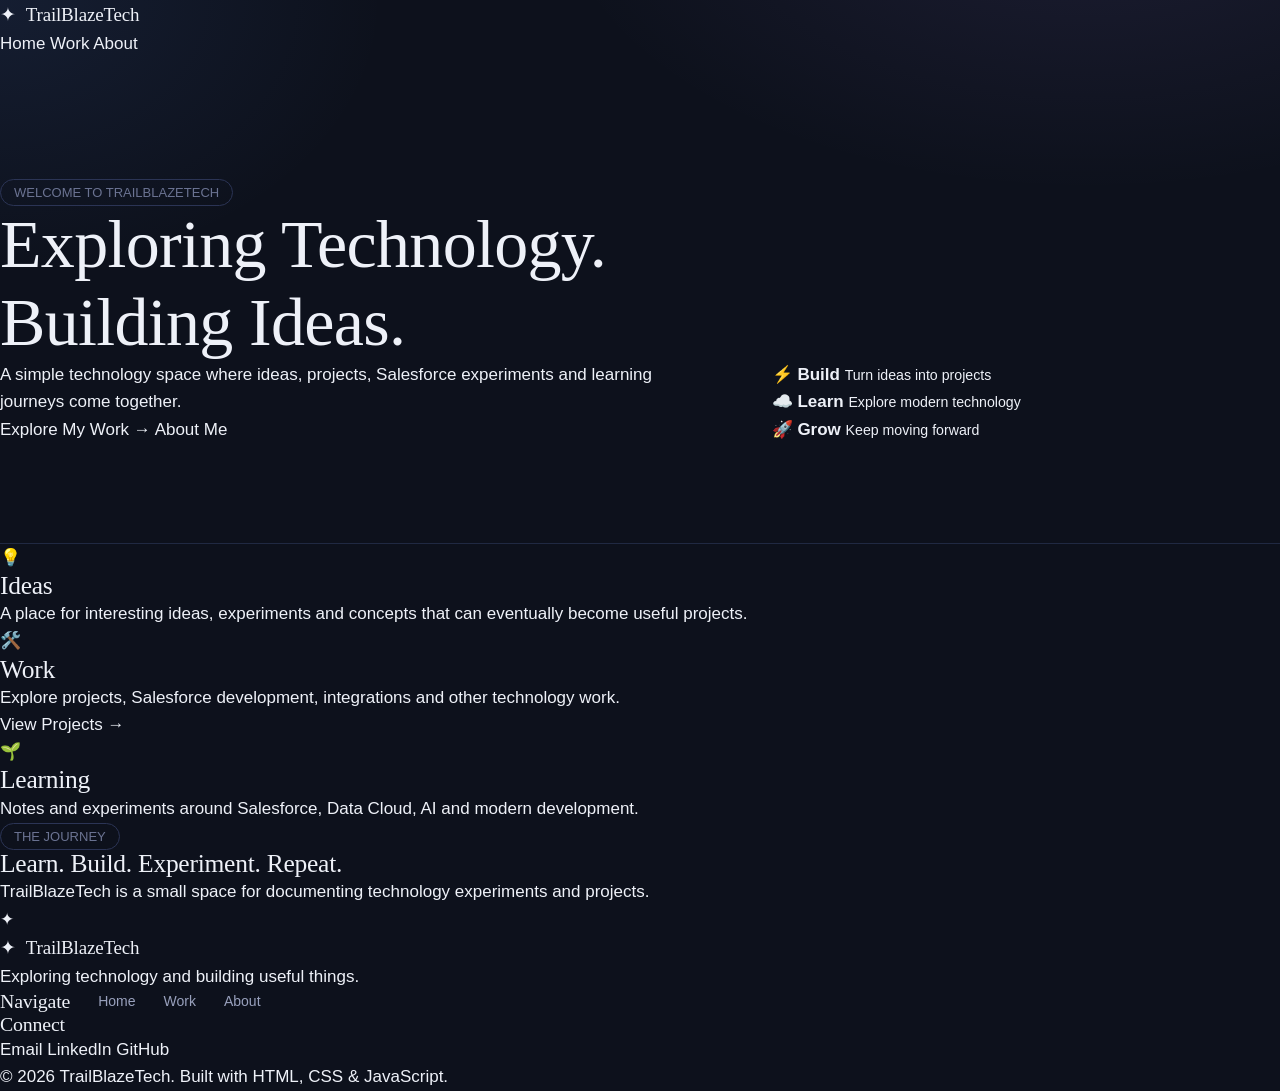
==== commit e9e6d46e: "Update index.html" ====
--- a/index.html
+++ b/index.html
@@ -1,130 +1,229 @@
 <!DOCTYPE html>
 <html lang="en">
 <head>
-<meta charset="UTF-8">
-<meta name="viewport" content="width=device-width, initial-scale=1.0">
-<title>Maya Lindqvist — Product Designer &amp; Developer</title>
-<meta name="description" content="Portfolio of Maya Lindqvist, a product designer and frontend developer building considered digital products.">
-<link rel="preconnect" href="https://fonts.googleapis.com">
-<link rel="preconnect" href="https://fonts.gstatic.com" crossorigin>
-<link href="https://fonts.googleapis.com/css2?family=Fraunces:ital,opsz,wght@0,9..144,400;0,9..144,500;1,9..144,500&family=Inter:wght@400;500;600&display=swap" rel="stylesheet">
-<link rel="stylesheet" href="style.css">
+    <meta charset="UTF-8">
+    <meta name="viewport" content="width=device-width, initial-scale=1.0">
+
+    <title>TrailBlazeTech | Home</title>
+
+    <link rel="stylesheet" href="style.css">
 </head>
+
 <body>
 
-<header class="site-header">
-  <div class="container header-inner">
-    <a href="./" class="logo"><span class="mark"></span>Maya Lindqvist</a>
-    <nav class="site-nav">
-      <ul class="nav-links">
-        <li><a href="./" class="active">Home</a></li>
-        <li><a href="work/">Work</a></li>
-        <li><a href="about/">About</a></li>
-      </ul>
-    </nav>
-    <a href="mailto:hello@mayalindqvist.com" class="btn btn-ghost btn-small header-cta">Get in touch</a>
-    <button class="nav-toggle" aria-label="Toggle menu" aria-expanded="false">
-      <svg viewBox="0 0 24 24" fill="none" stroke="currentColor" stroke-width="1.6"><line x1="3" y1="6" x2="21" y2="6"/><line x1="3" y1="12" x2="21" y2="12"/><line x1="3" y1="18" x2="21" y2="18"/></svg>
-    </button>
-  </div>
-</header>
-
-<main>
-
-  <section class="hero container">
-    <h1>Interfaces that feel <span class="gradient-text">inevitable</span> — like they couldn't have been built any other way.</h1>
-    <div class="hero-meta">
-      <p>I'm a product designer and frontend developer based in Copenhagen, working with early-stage teams to design and ship the products behind their idea.</p>
-      <div class="hero-actions">
-        <a href="work/" class="btn btn-primary">View the work</a>
-        <a href="about/" class="btn btn-ghost">About me</a>
-      </div>
+    <!-- HEADER -->
+    <header class="header">
+
+        <div class="logo">
+            <span class="logo-icon">✦</span>
+            <span>TrailBlazeTech</span>
+        </div>
+
+        <nav class="navbar">
+            <a href="index.html" target="_blank">Home</a>
+            <a href="work.html" target="_blank">Work</a>
+            <a href="about.html" target="_blank">About</a>
+        </nav>
+
+    </header>
+
+
+    <!-- MAIN BODY -->
+    <main>
+
+        <!-- HERO -->
+        <section class="hero">
+
+            <div class="hero-text">
+
+                <span class="tag">WELCOME TO TRAILBLAZETECH</span>
+
+                <h1>
+                    Exploring Technology.
+                    <span>Building Ideas.</span>
+                </h1>
+
+                <p>
+                    A simple technology space where ideas, projects,
+                    Salesforce experiments and learning journeys come together.
+                </p>
+
+                <div class="hero-buttons">
+
+                    <a href="work.html" target="_blank" class="primary-btn">
+                        Explore My Work →
+                    </a>
+
+                    <a href="about.html" target="_blank" class="secondary-btn">
+                        About Me
+                    </a>
+
+                </div>
+
+            </div>
+
+
+            <div class="hero-card">
+
+                <div class="floating-card card-one">
+                    ⚡
+                    <strong>Build</strong>
+                    <small>Turn ideas into projects</small>
+                </div>
+
+                <div class="floating-card card-two">
+                    ☁️
+                    <strong>Learn</strong>
+                    <small>Explore modern technology</small>
+                </div>
+
+                <div class="floating-card card-three">
+                    🚀
+                    <strong>Grow</strong>
+                    <small>Keep moving forward</small>
+                </div>
+
+            </div>
+
+        </section>
+
+
+        <!-- THREE CONTENT PARTS -->
+        <section class="content-section">
+
+            <div class="content-card">
+
+                <div class="icon">💡</div>
+
+                <h2>Ideas</h2>
+
+                <p>
+                    A place for interesting ideas, experiments and
+                    concepts that can eventually become useful projects.
+                </p>
+
+            </div>
+
+
+            <div class="content-card featured">
+
+                <div class="icon">🛠️</div>
+
+                <h2>Work</h2>
+
+                <p>
+                    Explore projects, Salesforce development,
+                    integrations and other technology work.
+                </p>
+
+                <a href="work.html" target="_blank">
+                    View Projects →
+                </a>
+
+            </div>
+
+
+            <div class="content-card">
+
+                <div class="icon">🌱</div>
+
+                <h2>Learning</h2>
+
+                <p>
+                    Notes and experiments around Salesforce,
+                    Data Cloud, AI and modern development.
+                </p>
+
+            </div>
+
+        </section>
+
+
+        <!-- BOTTOM SECTION -->
+        <section class="bottom-banner">
+
+            <div>
+
+                <span class="tag">THE JOURNEY</span>
+
+                <h2>
+                    Learn. Build. Experiment. Repeat.
+                </h2>
+
+                <p>
+                    TrailBlazeTech is a small space for documenting
+                    technology experiments and projects.
+                </p>
+
+            </div>
+
+            <div class="banner-symbol">
+                ✦
+            </div>
+
+        </section>
+
+    </main>
+
+
+    <!-- FOOTER -->
+    <footer class="footer">
+
+        <div class="footer-left">
+
+            <div class="logo">
+                <span class="logo-icon">✦</span>
+                TrailBlazeTech
+            </div>
+
+            <p>
+                Exploring technology and building useful things.
+            </p>
+
+        </div>
+
+
+        <div class="footer-links">
+
+            <h3>Navigate</h3>
+
+            <a href="index.html" target="_blank">Home</a>
+            <a href="work.html" target="_blank">Work</a>
+            <a href="about.html" target="_blank">About</a>
+
+        </div>
+
+
+        <div class="footer-contact">
+
+            <h3>Connect</h3>
+
+            <a href="mailto:your-email@example.com">
+                Email
+            </a>
+
+            <a href="#" onclick="openLinkedIn()">
+                LinkedIn
+            </a>
+
+            <a href="#" onclick="openGitHub()">
+                GitHub
+            </a>
+
+        </div>
+
+    </footer>
+
+
+    <div class="copyright">
+        © 2026 TrailBlazeTech. Built with HTML, CSS & JavaScript.
     </div>
-  </section>
-
-  <!-- About Me teaser — replace the avatar-placeholder div below with
-       <img src="your-photo.jpg" alt="Maya Lindqvist"> to add a real photo -->
-  <section class="section container about-me">
-    <div class="avatar">
-      <div class="avatar-inner">
-        <div class="avatar-placeholder">ML</div>
-        <!-- <img src="your-photo.jpg" alt="Maya Lindqvist"> -->
-      </div>
-    </div>
-    <div class="about-me-copy">
-      <h2 style="margin-bottom: 16px;">About me</h2>
-      <p>I've spent the last eight years as a design-and-code hybrid, usually the first design hire at an early-stage team. I care about interfaces that get out of the way, and the unglamorous systems work that makes a product hold together as it grows.</p>
-      <a href="about/" class="link-more" style="color: var(--accent-2); border-bottom: 1px solid var(--accent-2); padding-bottom: 2px; font-size: 15px;">Read the full story →</a>
-    </div>
-  </section>
-
-  <section class="section container">
-    <div class="section-head">
-      <h2>Selected work</h2>
-      <a href="work/" class="link-more">All projects</a>
-    </div>
-
-    <div class="work-list">
-
-      <a class="work-row" href="work/#northwind">
-        <span class="year">2024</span>
-        <div class="work-main">
-          <h3>Northwind</h3>
-          <p>A ground-up redesign of a regional bank's mobile app, cutting the average transfer flow from nine taps to three.</p>
-        </div>
-        <div class="tags">
-          <span class="tag tag-blue">Product design</span>
-          <span class="tag tag-violet">Fintech</span>
-        </div>
-      </a>
-
-      <a class="work-row" href="work/#fieldnote">
-        <span class="year">2023</span>
-        <div class="work-main">
-          <h3>Fieldnote</h3>
-          <p>A journaling app for researchers, built around voice capture and offline-first sync across devices.</p>
-        </div>
-        <div class="tags">
-          <span class="tag tag-teal">iOS</span>
-          <span class="tag tag-coral">Design system</span>
-        </div>
-      </a>
-
-      <a class="work-row" href="work/#loop">
-        <span class="year">2023</span>
-        <div class="work-main">
-          <h3>Loop</h3>
-          <p>An open-source component library adopted by four internal product teams, replacing three competing design systems.</p>
-        </div>
-        <div class="tags">
-          <span class="tag tag-blue">Engineering</span>
-          <span class="tag tag-violet">Open source</span>
-        </div>
-      </a>
-
-    </div>
-  </section>
-
-  <section class="section container">
-    <div class="contact-block">
-      <h2>Have a project in mind? I'm currently taking on new work for early 2027.</h2>
-      <a href="mailto:hello@mayalindqvist.com" class="btn btn-primary">Get in touch</a>
-    </div>
-  </section>
-
-</main>
-
-<footer class="site-footer">
-  <div class="container footer-inner">
-    <p>© 2026 Maya Lindqvist</p>
-    <ul class="footer-links">
-      <li><a href="https://github.com" target="_blank" rel="noopener">GitHub</a></li>
-      <li><a href="https://linkedin.com" target="_blank" rel="noopener">LinkedIn</a></li>
-      <li><a href="mailto:hello@mayalindqvist.com">hello@mayalindqvist.com</a></li>
-    </ul>
-  </div>
-</footer>
-
+
+
+    <script src="script.js"></script>
+
+</body>
+</html>
 <script src="script.js"></script>
 </body>
 </html>
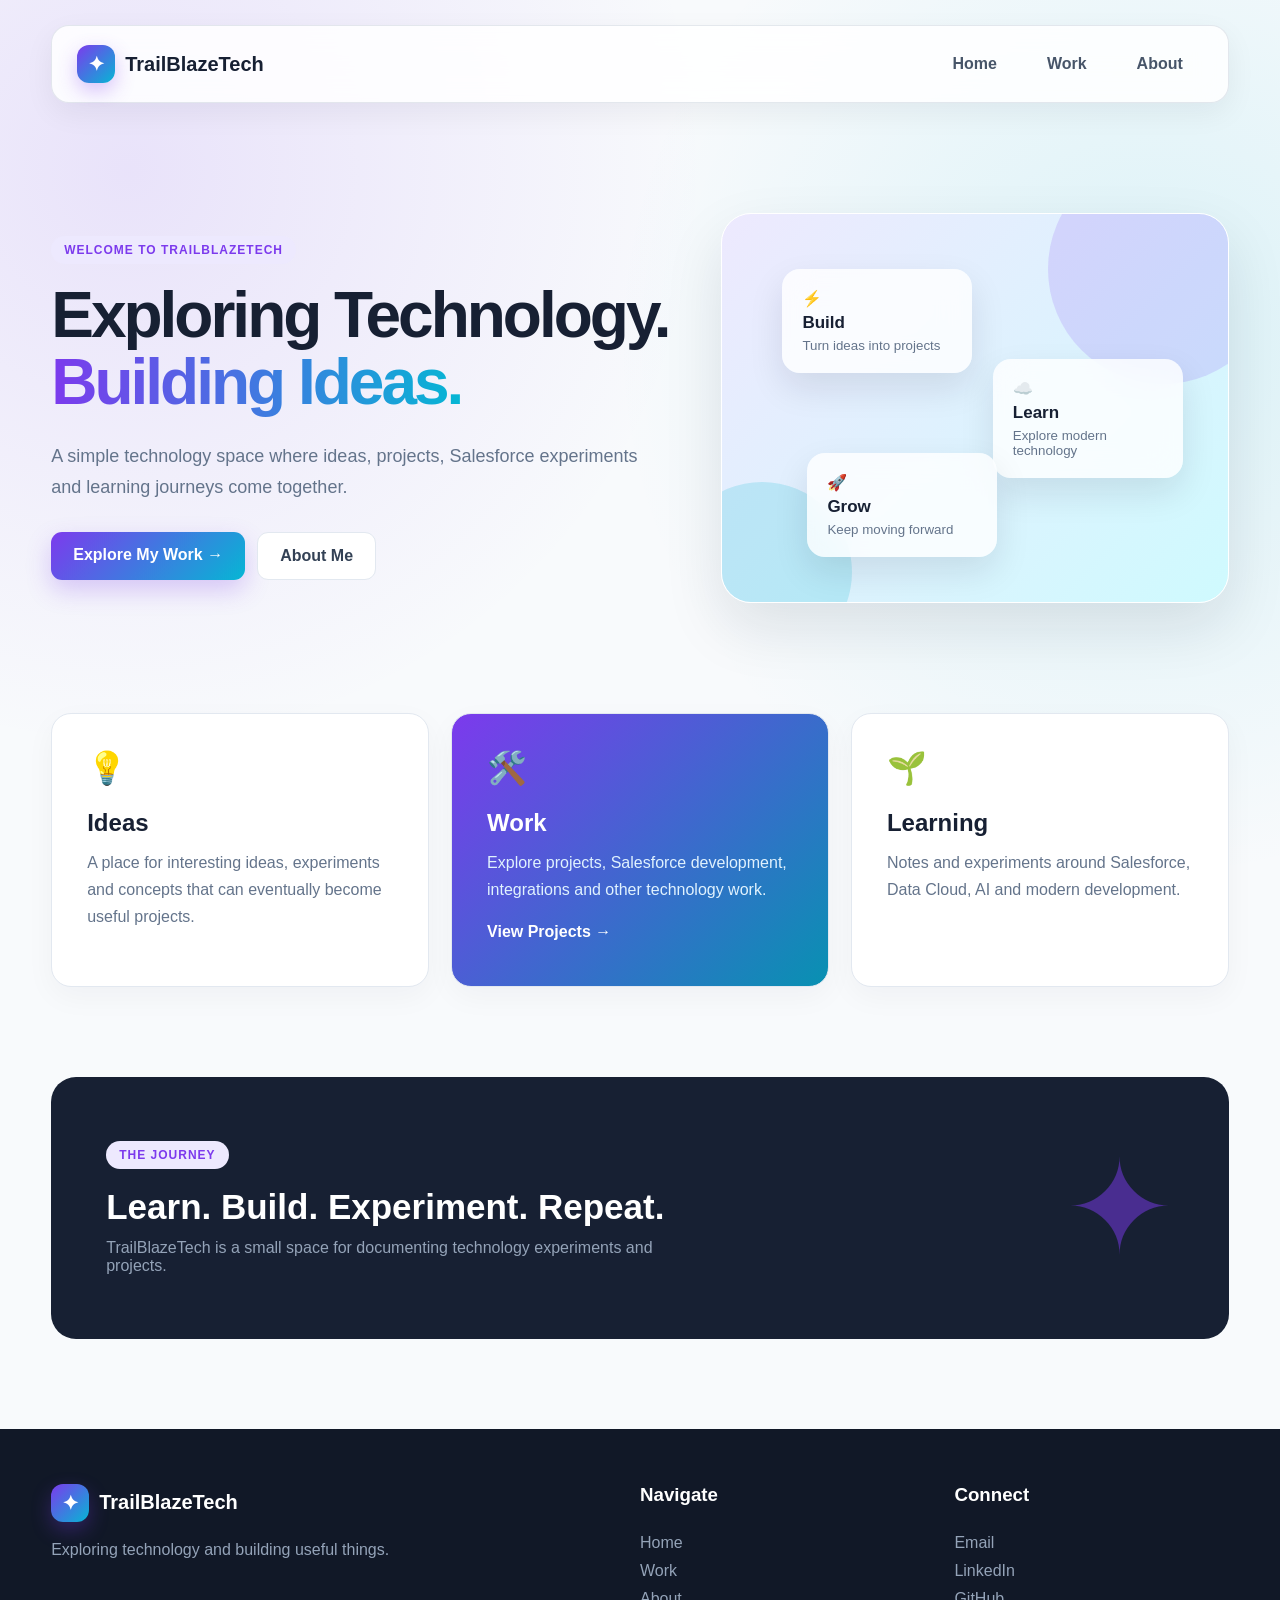
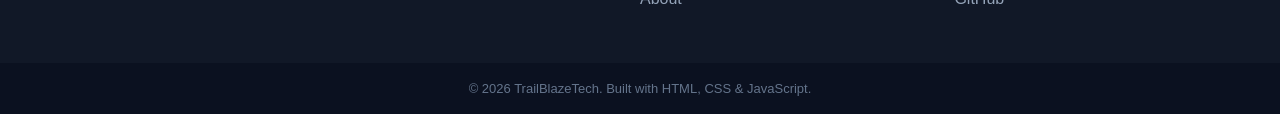
==== commit 800fdd09: "Remove target='_blank' from navigation links" ====
--- a/index.html
+++ b/index.html
@@ -20,9 +20,9 @@
         </div>
 
         <nav class="navbar">
-            <a href="index.html" target="_blank">Home</a>
-            <a href="work.html" target="_blank">Work</a>
-            <a href="about.html" target="_blank">About</a>
+            <a href="index.html" >Home</a>
+            <a href="work.html" >Work</a>
+            <a href="about.html" >About</a>
         </nav>
 
     </header>
--- a/style.css
+++ b/style.css
@@ -1,552 +1,1020 @@
-/* ============================================
-   Maya Lindqvist — Portfolio v2
-   Design tokens
-   ============================================ */
-:root {
-  --bg: #0d111c;
-  --bg-alt: #121729;
-  --bg-elevated: #171e33;
-  --bg-elevated-2: #1e2640;
-  --border: #2b3455;
-  --border-soft: #202942;
-  --text: #eef1f8;
-  --text-muted: #99a1bd;
-  --text-faint: #6b7392;
-
-  --accent-1: #5b8def;   /* blue */
-  --accent-2: #a78bfa;   /* violet */
-  --accent-3: #34d1b6;   /* teal */
-  --accent-4: #f2a26a;   /* warm coral */
-
-  --accent-gradient: linear-gradient(120deg, var(--accent-1), var(--accent-2));
-  --accent-soft: rgba(91, 141, 239, 0.14);
-
-  --font-display: "Fraunces", "Iowan Old Style", "Palatino Linotype", serif;
-  --font-body: "Inter", -apple-system, BlinkMacSystemFont, "Segoe UI", sans-serif;
-
-  --container: 1160px;
-  --radius-sm: 4px;
-  --radius-md: 8px;
-  --radius-lg: 20px;
-}
-
-* { box-sizing: border-box; }
-
-html { scroll-behavior: smooth; }
-
-@media (prefers-reduced-motion: reduce) {
-  html { scroll-behavior: auto; }
-  * { animation-duration: 0.01ms !important; transition-duration: 0.01ms !important; }
-}
+* {
+    margin: 0;
+    padding: 0;
+    box-sizing: border-box;
+}
+
 
 body {
-  margin: 0;
-  background:
-    radial-gradient(900px 500px at 85% -10%, rgba(167, 139, 250, 0.10), transparent 60%),
-    radial-gradient(700px 500px at 0% 0%, rgba(91, 141, 239, 0.10), transparent 55%),
-    var(--bg);
-  color: var(--text);
-  font-family: var(--font-body);
-  font-size: 17px;
-  line-height: 1.6;
-  -webkit-font-smoothing: antialiased;
-  text-rendering: optimizeLegibility;
-}
-
-img { max-width: 100%; display: block; }
-a { color: inherit; text-decoration: none; }
-
-::selection { background: var(--accent-soft); color: var(--text); }
-
-a:focus-visible, button:focus-visible {
-  outline: 2px solid var(--accent-1);
-  outline-offset: 3px;
-  border-radius: 2px;
-}
-
-.container { max-width: var(--container); margin: 0 auto; padding: 0 32px; }
-
-h1, h2, h3, h4 {
-  font-family: var(--font-display);
-  font-weight: 500;
-  line-height: 1.15;
-  margin: 0;
-  letter-spacing: -0.01em;
-}
-
-p { margin: 0; }
-
-.gradient-text {
-  background: var(--accent-gradient);
-  -webkit-background-clip: text;
-  background-clip: text;
-  color: transparent;
-}
-
-/* ============================================
-   Header
-   ============================================ */
-.site-header {
-  position: sticky;
-  top: 0;
-  z-index: 50;
-  background: rgba(13, 17, 28, 0.82);
-  backdrop-filter: blur(12px);
-  -webkit-backdrop-filter: blur(12px);
-  border-bottom: 1px solid var(--border-soft);
-}
-
-.site-header::after {
-  content: "";
-  display: block;
-  height: 2px;
-  background: var(--accent-gradient);
-  opacity: 0.6;
-}
-
-.header-inner {
-  display: flex;
-  align-items: center;
-  justify-content: space-between;
-  height: 78px;
-  gap: 24px;
-}
+    font-family: Arial, Helvetica, sans-serif;
+
+    background:
+        radial-gradient(
+            circle at 10% 10%,
+            rgba(124, 58, 237, 0.12),
+            transparent 30%
+        ),
+        radial-gradient(
+            circle at 90% 20%,
+            rgba(6, 182, 212, 0.12),
+            transparent 30%
+        ),
+        #f8fafc;
+
+    color: #172033;
+
+    min-height: 100vh;
+}
+
+
+/* =========================
+   HEADER
+========================= */
+
+.header {
+
+    width: 92%;
+    max-width: 1250px;
+
+    margin: 25px auto 0;
+
+    padding: 18px 25px;
+
+    background: rgba(255,255,255,0.85);
+
+    backdrop-filter: blur(15px);
+
+    border: 1px solid rgba(148,163,184,0.25);
+
+    border-radius: 18px;
+
+    display: flex;
+
+    align-items: center;
+
+    justify-content: space-between;
+
+    box-shadow: 0 10px 30px rgba(15,23,42,0.06);
+}
+
 
 .logo {
-  display: flex;
-  align-items: center;
-  gap: 10px;
-  font-family: var(--font-display);
-  font-size: 19px;
-  letter-spacing: -0.01em;
-  flex-shrink: 0;
-}
-
-.logo .mark {
-  width: 26px;
-  height: 26px;
-  border-radius: 50%;
-  background: var(--accent-gradient);
-  flex-shrink: 0;
-}
-
-.site-nav {
-  display: flex;
-  align-items: center;
-  justify-content: center;
-  flex: 1;
-}
-
-.nav-links {
-  list-style: none;
-  display: flex;
-  align-items: center;
-  gap: 4px;
-  margin: 0;
-  padding: 6px;
-  background: var(--bg-elevated);
-  border: 1px solid var(--border-soft);
-  border-radius: 999px;
-}
-
-.nav-links a {
-  font-size: 15px;
-  color: var(--text-muted);
-  padding: 9px 20px;
-  border-radius: 999px;
-  transition: color 0.2s ease, background 0.2s ease;
-  display: block;
-}
-
-.nav-links a:hover { color: var(--text); }
-
-.nav-links a.active {
-  color: var(--bg);
-  background: var(--accent-gradient);
-  font-weight: 500;
-}
-
-.nav-toggle {
-  display: none;
-  background: none;
-  border: none;
-  color: var(--text);
-  cursor: pointer;
-  padding: 8px;
-  flex-shrink: 0;
-}
-
-.nav-toggle svg { width: 22px; height: 22px; }
-
-.header-cta {
-  flex-shrink: 0;
-}
-
-/* ============================================
-   Footer
-   ============================================ */
-.site-footer {
-  border-top: 1px solid var(--border-soft);
-  margin-top: 140px;
-  background: var(--bg-alt);
-}
-
-.footer-inner {
-  display: flex;
-  align-items: center;
-  justify-content: space-between;
-  padding: 36px 0;
-  flex-wrap: wrap;
-  gap: 16px;
-}
-
-.footer-inner p { color: var(--text-faint); font-size: 14px; }
-
-.footer-links { list-style: none; display: flex; gap: 28px; margin: 0; padding: 0; }
-
-.footer-links a { font-size: 14px; color: var(--text-muted); transition: color 0.2s ease; }
-
-.footer-links a:hover { color: var(--accent-1); }
-
-/* ============================================
-   Buttons
-   ============================================ */
-.btn {
-  display: inline-flex;
-  align-items: center;
-  gap: 8px;
-  padding: 13px 26px;
-  border-radius: var(--radius-sm);
-  font-size: 15px;
-  font-weight: 500;
-  border: 1px solid transparent;
-  transition: transform 0.2s ease, border-color 0.2s ease, opacity 0.2s ease;
-}
-
-.btn-primary {
-  background: var(--accent-gradient);
-  color: #0c0f1a;
-}
-
-.btn-primary:hover { opacity: 0.9; }
-
-.btn-ghost { border-color: var(--border); color: var(--text); }
-
-.btn-ghost:hover { border-color: var(--accent-1); color: var(--accent-1); }
-
-.btn-small { padding: 9px 18px; font-size: 14px; }
-
-/* ============================================
-   Hero (Home)
-   ============================================ */
+
+    display: flex;
+
+    align-items: center;
+
+    gap: 10px;
+
+    font-size: 20px;
+
+    font-weight: 700;
+
+    color: #172033;
+}
+
+
+.logo-icon {
+
+    width: 38px;
+    height: 38px;
+
+    display: flex;
+
+    align-items: center;
+    justify-content: center;
+
+    border-radius: 12px;
+
+    color: white;
+
+    background: linear-gradient(
+        135deg,
+        #7c3aed,
+        #06b6d4
+    );
+
+    box-shadow: 0 8px 20px rgba(124,58,237,0.3);
+}
+
+
+.navbar {
+
+    display: flex;
+
+    gap: 10px;
+}
+
+
+.navbar a {
+
+    text-decoration: none;
+
+    color: #475569;
+
+    padding: 11px 20px;
+
+    border-radius: 10px;
+
+    font-weight: 600;
+
+    transition: 0.25s;
+}
+
+
+.navbar a:hover,
+.navbar a.active {
+
+    color: white;
+
+    background: linear-gradient(
+        135deg,
+        #7c3aed,
+        #06b6d4
+    );
+
+    transform: translateY(-2px);
+
+    box-shadow: 0 7px 18px rgba(124,58,237,0.25);
+}
+
+
+/* =========================
+   HERO
+========================= */
+
 .hero {
-  padding: 120px 0 100px;
-  display: grid;
-  grid-template-columns: 1.4fr 1fr;
-  gap: 60px;
-  align-items: end;
-  border-bottom: 1px solid var(--border-soft);
-}
-
-.hero h1 { font-size: clamp(40px, 5.4vw, 68px); color: var(--text); }
-
-.hero-meta { border-left: 1px solid var(--border); padding-left: 28px; }
-
-.hero-meta p { color: var(--text-muted); font-size: 16px; margin-bottom: 24px; }
-
-.hero-actions { display: flex; gap: 14px; flex-wrap: wrap; }
-
-/* ============================================
-   Section scaffolding
-   ============================================ */
-.section { padding: 100px 0; border-bottom: 1px solid var(--border-soft); }
-
-.section:last-of-type { border-bottom: none; }
-
-.section-head {
-  display: flex;
-  justify-content: space-between;
-  align-items: flex-end;
-  gap: 24px;
-  margin-bottom: 56px;
-  flex-wrap: wrap;
-}
-
-.section-head h2 { font-size: clamp(28px, 3.4vw, 38px); }
-
-.section-head .link-more {
-  font-size: 15px;
-  color: var(--accent-2);
-  white-space: nowrap;
-  border-bottom: 1px solid var(--accent-2);
-  padding-bottom: 2px;
-}
-
-/* ============================================
-   About Me (home page teaser)
-   ============================================ */
-.about-me {
-  display: grid;
-  grid-template-columns: 200px 1fr;
-  gap: 48px;
-  align-items: center;
-}
-
-.avatar {
-  width: 200px;
-  height: 200px;
-  border-radius: 50%;
-  padding: 4px;
-  background: var(--accent-gradient);
-  flex-shrink: 0;
-}
-
-.avatar-inner {
-  width: 100%;
-  height: 100%;
-  border-radius: 50%;
-  background: var(--bg-elevated);
-  display: flex;
-  align-items: center;
-  justify-content: center;
-  overflow: hidden;
-}
-
-/* Replace this element's content with <img src="your-photo.jpg" alt="Your name"> to add a real photo */
-.avatar-inner .avatar-placeholder {
-  font-family: var(--font-display);
-  font-size: 56px;
-  color: var(--text-faint);
-}
-
-.avatar-inner img {
-  width: 100%;
-  height: 100%;
-  object-fit: cover;
-}
-
-.about-me-copy p { color: var(--text-muted); font-size: 16px; margin-bottom: 20px; max-width: 560px; }
-
-/* ============================================
-   Work rows (used on home + work page)
-   ============================================ */
-.work-list { display: flex; flex-direction: column; }
-
-.work-row {
-  display: grid;
-  grid-template-columns: 90px 1fr auto;
-  gap: 32px;
-  align-items: center;
-  padding: 30px 0;
-  border-top: 1px solid var(--border-soft);
-  transition: padding-left 0.25s ease;
-}
-
-.work-list .work-row:last-child { border-bottom: 1px solid var(--border-soft); }
-
-.work-row:hover { padding-left: 10px; }
-
-.work-row .year { font-family: var(--font-display); color: var(--text-faint); font-size: 16px; }
-
-.work-row .work-main h3 { font-size: 24px; color: var(--text); margin-bottom: 6px; transition: color 0.2s ease; }
-
-.work-row:hover .work-main h3 { color: var(--accent-2); }
-
-.work-row .work-main p { color: var(--text-muted); font-size: 15px; max-width: 560px; }
-
-.work-row .tags { display: flex; gap: 10px; flex-wrap: wrap; justify-content: flex-end; }
+
+    width: 92%;
+    max-width: 1250px;
+
+    margin: 70px auto;
+
+    min-height: 470px;
+
+    display: grid;
+
+    grid-template-columns: 1.1fr 0.9fr;
+
+    align-items: center;
+
+    gap: 50px;
+}
+
 
 .tag {
-  font-size: 13px;
-  border-radius: 20px;
-  padding: 5px 13px;
-  white-space: nowrap;
-  border: 1px solid var(--border);
-  color: var(--text-faint);
-}
-
-.tag-blue   { color: var(--accent-1); border-color: rgba(91, 141, 239, 0.35); background: rgba(91, 141, 239, 0.08); }
-.tag-violet { color: var(--accent-2); border-color: rgba(167, 139, 250, 0.35); background: rgba(167, 139, 250, 0.08); }
-.tag-teal   { color: var(--accent-3); border-color: rgba(52, 209, 182, 0.35); background: rgba(52, 209, 182, 0.08); }
-.tag-coral  { color: var(--accent-4); border-color: rgba(242, 162, 106, 0.35); background: rgba(242, 162, 106, 0.08); }
-
-/* ============================================
-   Project detail block (work page)
-   ============================================ */
-.project-detail {
-  display: grid;
-  grid-template-columns: 1fr;
-  gap: 18px;
-  padding: 46px 0;
-  border-top: 1px solid var(--border-soft);
-}
-
-.project-detail:last-child { border-bottom: 1px solid var(--border-soft); }
-
-.project-detail-head {
-  display: flex;
-  justify-content: space-between;
-  align-items: baseline;
-  flex-wrap: wrap;
-  gap: 10px;
-}
-
-.project-detail-head h3 { font-size: 28px; color: var(--text); }
-
-.project-detail-head .role { color: var(--accent-2); font-size: 15px; }
-
-.project-visual {
-  height: 220px;
-  border-radius: var(--radius-lg);
-  border: 1px solid var(--border);
-  background: linear-gradient(135deg, var(--bg-elevated) 0%, var(--bg-elevated-2) 100%);
-  position: relative;
-  overflow: hidden;
-}
-
-/* Replace .project-visual's background with a real screenshot:
-   background: url('your-image.jpg') center/cover; */
-
-.project-visual::after {
-  content: "";
-  position: absolute;
-  inset: 0;
-  background: radial-gradient(circle at 80% 20%, rgba(167, 139, 250, 0.18), transparent 55%),
-              radial-gradient(circle at 15% 85%, rgba(91, 141, 239, 0.14), transparent 55%);
-}
-
-.project-detail p.desc { color: var(--text-muted); max-width: 640px; font-size: 15.5px; }
-
-.project-detail .tags { display: flex; gap: 10px; flex-wrap: wrap; }
-
-/* Blank template card — shows where to add the next project */
-.project-detail.is-template {
-  border: 1px dashed var(--border);
-  border-radius: var(--radius-lg);
-  padding: 40px 32px;
-  margin-top: 20px;
-}
-
-.project-detail.is-template .project-visual {
-  display: flex;
-  align-items: center;
-  justify-content: center;
-  border-style: dashed;
-}
-
-.project-detail.is-template .project-visual span {
-  color: var(--text-faint);
-  font-size: 15px;
-}
-
-.project-detail.is-template h3 { color: var(--text-faint); }
-
-/* ============================================
-   About page
-   ============================================ */
-.about-hero {
-  padding: 100px 0 30px;
-  display: grid;
-  grid-template-columns: 200px 1fr;
-  gap: 50px;
-  align-items: start;
-}
-
-.about-hero .about-hero-copy .eyebrow-date {
-  font-size: 14px;
-  color: var(--text-faint);
-  margin-bottom: 14px;
-}
-
-.about-hero .about-hero-copy .eyebrow-date strong { color: var(--accent-3); font-weight: 500; }
-
-.about-hero h1 { font-size: clamp(32px, 4vw, 46px); margin-bottom: 18px; }
-
-.about-hero .bio { color: var(--text-muted); font-size: 16.5px; max-width: 600px; }
-
-.site-meta-bar {
-  border-top: 1px solid var(--border-soft);
-  border-bottom: 1px solid var(--border-soft);
-  padding: 22px 0;
-  display: flex;
-  gap: 40px;
-  flex-wrap: wrap;
-  color: var(--text-faint);
-  font-size: 14px;
-}
-
-.site-meta-bar strong { color: var(--text-muted); font-weight: 500; }
-
-.timeline { display: flex; flex-direction: column; }
-
-.timeline-row {
-  display: grid;
-  grid-template-columns: 130px 1fr;
-  gap: 28px;
-  padding: 26px 0;
-  border-top: 1px solid var(--border-soft);
-}
-
-.timeline .timeline-row:last-child { border-bottom: 1px solid var(--border-soft); }
-
-.timeline-row .years { color: var(--text-faint); font-size: 14.5px; font-family: var(--font-display); }
-
-.timeline-row h4 { font-size: 18px; margin-bottom: 6px; color: var(--text); }
-
-.timeline-row p { color: var(--text-muted); font-size: 15px; }
-
-.skills-grid { display: grid; grid-template-columns: repeat(3, 1fr); gap: 28px; }
-
-.skill-group h4 { font-size: 15px; color: var(--accent-2); margin-bottom: 14px; font-weight: 500; }
-
-.skill-group ul { list-style: none; margin: 0; padding: 0; color: var(--text-muted); font-size: 15px; line-height: 2; }
-
-.contact-block {
-  display: flex;
-  justify-content: space-between;
-  align-items: center;
-  flex-wrap: wrap;
-  gap: 24px;
-}
-
-.contact-block h2 { font-size: clamp(26px, 3.2vw, 36px); max-width: 480px; }
-
-/* ============================================
-   Responsive
-   ============================================ */
-@media (max-width: 860px) {
-  .hero { grid-template-columns: 1fr; gap: 32px; padding: 90px 0 70px; }
-  .hero-meta { border-left: none; padding-left: 0; border-top: 1px solid var(--border); padding-top: 24px; }
-  .work-row { grid-template-columns: 1fr; gap: 10px; }
-  .work-row .tags { justify-content: flex-start; }
-  .about-hero, .about-me { grid-template-columns: 1fr; text-align: left; }
-  .avatar { width: 130px; height: 130px; }
-  .skills-grid { grid-template-columns: 1fr 1fr; }
-  .contact-block { flex-direction: column; align-items: flex-start; }
-}
-
-@media (max-width: 620px) {
-  .container { padding: 0 20px; }
-  .header-cta { display: none; }
-  .site-nav {
+
+    display: inline-block;
+
+    padding: 7px 13px;
+
+    border-radius: 50px;
+
+    background: #ede9fe;
+
+    color: #7c3aed;
+
+    font-size: 12px;
+
+    font-weight: 800;
+
+    letter-spacing: 1px;
+
+    margin-bottom: 18px;
+}
+
+
+.hero h1 {
+
+    font-size: clamp(42px, 5vw, 70px);
+
+    line-height: 1.05;
+
+    letter-spacing: -3px;
+
+    margin-bottom: 25px;
+}
+
+
+.hero h1 span,
+.page-heading h1 span,
+.about-content h1 span {
+
+    background: linear-gradient(
+        90deg,
+        #7c3aed,
+        #06b6d4
+    );
+
+    -webkit-background-clip: text;
+
+    color: transparent;
+}
+
+
+.hero p {
+
+    max-width: 600px;
+
+    color: #64748b;
+
+    font-size: 18px;
+
+    line-height: 1.7;
+
+    margin-bottom: 30px;
+}
+
+
+.hero-buttons {
+
+    display: flex;
+
+    gap: 12px;
+
+    flex-wrap: wrap;
+}
+
+
+.primary-btn,
+.secondary-btn {
+
+    padding: 14px 22px;
+
+    border-radius: 11px;
+
+    text-decoration: none;
+
+    font-weight: 700;
+
+    transition: 0.25s;
+}
+
+
+.primary-btn {
+
+    color: white;
+
+    background: linear-gradient(
+        135deg,
+        #7c3aed,
+        #06b6d4
+    );
+
+    box-shadow: 0 10px 25px rgba(124,58,237,0.25);
+}
+
+
+.secondary-btn {
+
+    color: #334155;
+
+    background: white;
+
+    border: 1px solid #e2e8f0;
+}
+
+
+.primary-btn:hover,
+.secondary-btn:hover {
+
+    transform: translateY(-3px);
+}
+
+
+/* =========================
+   HERO CARDS
+========================= */
+
+.hero-card {
+
+    height: 390px;
+
+    position: relative;
+
+    border-radius: 30px;
+
+    background: linear-gradient(
+        135deg,
+        #ede9fe,
+        #cffafe
+    );
+
+    overflow: hidden;
+
+    border: 1px solid white;
+
+    box-shadow: 0 25px 60px rgba(15,23,42,0.1);
+}
+
+
+.hero-card::before {
+
+    content: "";
+
     position: absolute;
-    top: 78px;
-    left: 0;
-    right: 0;
-    justify-content: stretch;
-    display: none;
-  }
-  .site-nav.open { display: flex; }
-  .nav-links {
+
+    width: 230px;
+    height: 230px;
+
+    background: #7c3aed;
+
+    opacity: 0.15;
+
+    border-radius: 50%;
+
+    top: -60px;
+    right: -50px;
+}
+
+
+.hero-card::after {
+
+    content: "";
+
+    position: absolute;
+
+    width: 180px;
+    height: 180px;
+
+    background: #06b6d4;
+
+    opacity: 0.18;
+
+    border-radius: 50%;
+
+    bottom: -60px;
+    left: -50px;
+}
+
+
+.floating-card {
+
+    position: absolute;
+
+    background: rgba(255,255,255,0.8);
+
+    backdrop-filter: blur(15px);
+
+    padding: 20px;
+
+    border-radius: 18px;
+
+    display: flex;
+
     flex-direction: column;
-    width: 100%;
-    border-radius: 0;
-    background: var(--bg-alt);
-    padding: 8px;
-  }
-  .nav-links a { border-radius: 10px; text-align: center; }
-  .nav-toggle { display: block; }
-  .skills-grid { grid-template-columns: 1fr; }
-  .site-meta-bar { flex-direction: column; gap: 10px; }
-  .section { padding: 70px 0; }
-}
+
+    gap: 5px;
+
+    width: 190px;
+
+    box-shadow: 0 15px 35px rgba(15,23,42,0.1);
+
+    z-index: 2;
+}
+
+
+.floating-card strong {
+
+    font-size: 17px;
+}
+
+
+.floating-card small {
+
+    color: #64748b;
+}
+
+
+.card-one {
+
+    top: 55px;
+    left: 60px;
+}
+
+
+.card-two {
+
+    top: 145px;
+    right: 45px;
+}
+
+
+.card-three {
+
+    bottom: 45px;
+    left: 85px;
+}
+
+
+/* =========================
+   CONTENT CARDS
+========================= */
+
+.content-section {
+
+    width: 92%;
+    max-width: 1250px;
+
+    margin: 30px auto 90px;
+
+    display: grid;
+
+    grid-template-columns: repeat(3, 1fr);
+
+    gap: 22px;
+}
+
+
+.content-card {
+
+    padding: 35px;
+
+    background: white;
+
+    border: 1px solid #e2e8f0;
+
+    border-radius: 20px;
+
+    transition: 0.3s;
+
+    box-shadow: 0 10px 30px rgba(15,23,42,0.04);
+}
+
+
+.content-card:hover {
+
+    transform: translateY(-8px);
+
+    box-shadow: 0 20px 40px rgba(15,23,42,0.1);
+}
+
+
+.content-card.featured {
+
+    background: linear-gradient(
+        135deg,
+        #7c3aed,
+        #0891b2
+    );
+
+    color: white;
+}
+
+
+.icon {
+
+    font-size: 32px;
+
+    margin-bottom: 22px;
+}
+
+
+.content-card h2 {
+
+    margin-bottom: 12px;
+}
+
+
+.content-card p {
+
+    color: #64748b;
+
+    line-height: 1.7;
+
+    margin-bottom: 20px;
+}
+
+
+.featured p {
+
+    color: #e0f2fe;
+}
+
+
+.content-card a {
+
+    color: #7c3aed;
+
+    text-decoration: none;
+
+    font-weight: 700;
+}
+
+
+.featured a {
+
+    color: white;
+}
+
+
+/* =========================
+   BOTTOM BANNER
+========================= */
+
+.bottom-banner {
+
+    width: 92%;
+    max-width: 1250px;
+
+    margin: 0 auto 90px;
+
+    padding: 55px;
+
+    border-radius: 25px;
+
+    background: #172033;
+
+    color: white;
+
+    display: flex;
+
+    justify-content: space-between;
+
+    align-items: center;
+
+    overflow: hidden;
+
+    position: relative;
+}
+
+
+.bottom-banner h2 {
+
+    font-size: 35px;
+
+    margin-bottom: 12px;
+}
+
+
+.bottom-banner p {
+
+    color: #94a3b8;
+
+    max-width: 600px;
+
+}
+
+
+.banner-symbol {
+
+    font-size: 130px;
+
+    color: #7c3aed;
+
+    opacity: 0.5;
+}
+
+
+/* =========================
+   FOOTER
+========================= */
+
+.footer {
+
+    background: #111827;
+
+    color: white;
+
+    padding: 55px max(4%, calc((100% - 1250px) / 2));
+
+    display: grid;
+
+    grid-template-columns: 2fr 1fr 1fr;
+
+    gap: 40px;
+}
+
+
+.footer .logo {
+
+    color: white;
+
+    margin-bottom: 15px;
+}
+
+
+.footer p {
+
+    color: #94a3b8;
+
+    line-height: 1.6;
+
+    max-width: 350px;
+}
+
+
+.footer h3 {
+
+    margin-bottom: 18px;
+}
+
+
+.footer-links,
+.footer-contact {
+
+    display: flex;
+
+    flex-direction: column;
+
+    gap: 10px;
+}
+
+
+.footer a {
+
+    color: #94a3b8;
+
+    text-decoration: none;
+
+    transition: 0.2s;
+}
+
+
+.footer a:hover {
+
+    color: white;
+}
+
+
+
+
+.copyright {
+
+    text-align: center;
+
+    background: #0b1120;
+
+    color: #64748b;
+
+    padding: 18px;
+
+    font-size: 13px;
+}
+
+
+/* =========================
+   OTHER PAGES
+========================= */
+
+.page {
+
+    width: 92%;
+    max-width: 1250px;
+
+    margin: 70px auto 100px;
+}
+
+
+.page-heading {
+
+    max-width: 700px;
+
+    margin-bottom: 60px;
+}
+
+
+.page-heading h1 {
+
+    font-size: 60px;
+
+    letter-spacing: -2px;
+
+    margin-bottom: 20px;
+}
+
+
+.page-heading p {
+
+    color: #64748b;
+
+    font-size: 18px;
+
+    line-height: 1.7;
+}
+
+
+.projects {
+
+    display: grid;
+
+    grid-template-columns: repeat(3, 1fr);
+
+    gap: 25px;
+}
+
+
+.project-card {
+
+    background: white;
+
+    border: 1px solid #e2e8f0;
+
+    border-radius: 22px;
+
+    padding: 35px;
+
+    position: relative;
+
+    min-height: 330px;
+
+    transition: 0.3s;
+}
+
+
+.project-card:hover {
+
+    transform: translateY(-8px);
+
+    box-shadow: 0 20px 45px rgba(15,23,42,0.1);
+}
+
+
+.project-number {
+
+    position: absolute;
+
+    top: 25px;
+
+    right: 25px;
+
+    color: #cbd5e1;
+
+    font-weight: 800;
+}
+
+
+.project-icon {
+
+    font-size: 40px;
+
+    margin-bottom: 25px;
+}
+
+
+.project-card h2 {
+
+    margin-bottom: 15px;
+}
+
+
+.project-card p {
+
+    color: #64748b;
+
+    line-height: 1.7;
+
+    margin-bottom: 25px;
+}
+
+
+.project-tag {
+
+    display: inline-block;
+
+    padding: 6px 10px;
+
+    margin: 3px;
+
+    background: #ede9fe;
+
+    color: #7c3aed;
+
+    border-radius: 6px;
+
+    font-size: 12px;
+
+    font-weight: 700;
+}
+
+
+/* =========================
+   ABOUT
+========================= */
+
+.about-section {
+
+    display: grid;
+
+    grid-template-columns: 0.8fr 1.2fr;
+
+    gap: 70px;
+
+    align-items: center;
+}
+
+
+.about-image {
+
+    height: 500px;
+
+    border-radius: 30px;
+
+    background:
+        radial-gradient(
+            circle at 30% 30%,
+            #a78bfa,
+            transparent 30%
+        ),
+        linear-gradient(
+            135deg,
+            #7c3aed,
+            #06b6d4
+        );
+
+    display: flex;
+
+    align-items: center;
+
+    justify-content: center;
+
+    box-shadow: 0 25px 60px rgba(124,58,237,0.2);
+}
+
+
+.profile-symbol {
+
+    width: 180px;
+    height: 180px;
+
+    border-radius: 50%;
+
+    background: rgba(255,255,255,0.2);
+
+    backdrop-filter: blur(10px);
+
+    display: flex;
+
+    align-items: center;
+    justify-content: center;
+
+    font-size: 80px;
+
+    color: white;
+}
+
+
+.about-content h1 {
+
+    font-size: 60px;
+
+    line-height: 1.05;
+
+    margin-bottom: 25px;
+}
+
+
+.about-content p {
+
+    color: #64748b;
+
+    font-size: 17px;
+
+    line-height: 1.8;
+
+    margin-bottom: 18px;
+}
+
+
+.about-stats {
+
+    display: flex;
+
+    gap: 40px;
+
+    margin-top: 35px;
+}
+
+
+.about-stats div {
+
+    display: flex;
+
+    flex-direction: column;
+
+    gap: 5px;
+}
+
+
+.about-stats strong {
+
+    font-size: 28px;
+
+    color: #7c3aed;
+}
+
+
+.about-stats span {
+
+    color: #64748b;
+
+    font-size: 13px;
+}
+
+
+.quote-section {
+
+    margin-top: 90px;
+
+    padding: 60px;
+
+    border-radius: 25px;
+
+    text-align: center;
+
+    background: linear-gradient(
+        135deg,
+        #ede9fe,
+        #cffafe
+    );
+}
+
+
+.quote-section h2 {
+
+    font-size: 32px;
+}
+
+
+/* =========================
+   MOBILE
+========================= */
+
+@media (max-width: 800px) {
+
+    .header {
+
+        flex-direction: column;
+
+        gap: 20px;
+
+    }
+
+
+    .hero {
+
+        grid-template-columns: 1fr;
+
+        margin-top: 50px;
+
+    }
+
+
+    .hero-card {
+
+        height: 330px;
+
+    }
+
+
+    .content-section,
+    .projects {
+
+        grid-template-columns: 1fr;
+
+    }
+
+
+    .bottom-banner {
+
+        padding: 35px;
+
+    }
+
+
+    .banner-symbol {
+
+        display: none;
+
+    }
+
+
+    .footer {
+
+        grid-template-columns: 1fr;
+
+    }
+
+
+    .about-section {
+
+        grid-template-columns: 1fr;
+
+    }
+
+
+    .about-image {
+
+        height: 350px;
+
+    }
+
+
+    .page-heading h1,
+    .about-content h1 {
+
+        font-size: 45px;
+
+    }
+
+}
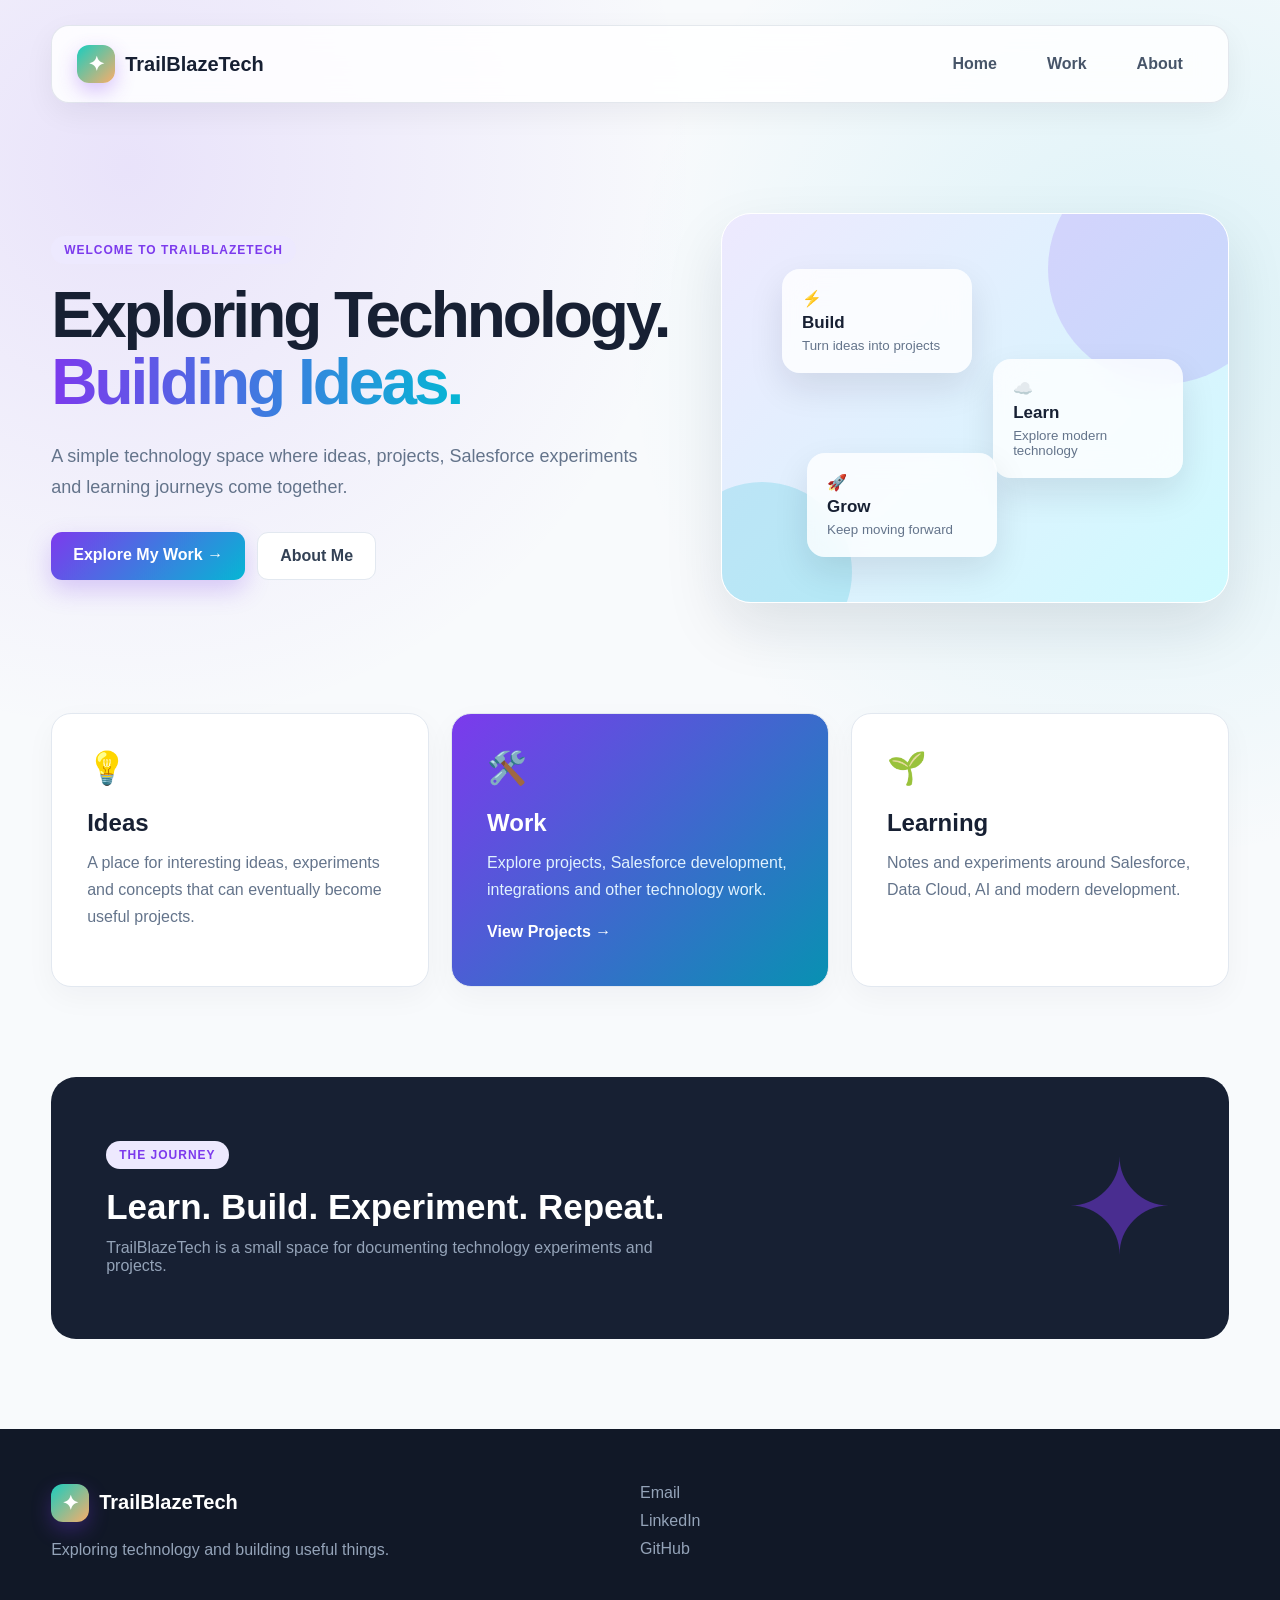
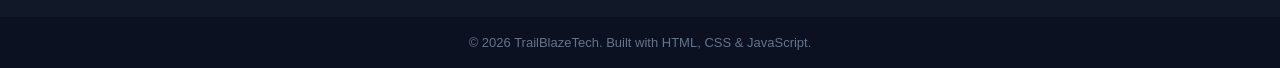
==== commit 82df2ea3: "Comment out footer links and connect section Commented out footer links and connect section in index" ====
--- a/index.html
+++ b/index.html
@@ -183,7 +183,7 @@
         </div>
 
 
-        <div class="footer-links">
+        <!-- <div class="footer-links">
 
             <h3>Navigate</h3>
 
@@ -191,12 +191,12 @@
             <a href="work.html" target="_blank">Work</a>
             <a href="about.html" target="_blank">About</a>
 
-        </div>
+        </div> -->
 
 
         <div class="footer-contact">
 
-            <h3>Connect</h3>
+            <!-- <h3>Connect</h3> -->
 
             <a href="mailto:your-email@example.com">
                 Email
--- a/style.css
+++ b/style.css
@@ -88,11 +88,18 @@
 
     color: white;
 
-    background: linear-gradient(
+    /* background: linear-gradient(
         135deg,
         #7c3aed,
         #06b6d4
+    ); */
+    
+    background: linear-gradient(
+        135deg,
+        #19cdbf,
+        #f9ad69
     );
+
 
     box-shadow: 0 8px 20px rgba(124,58,237,0.3);
 }
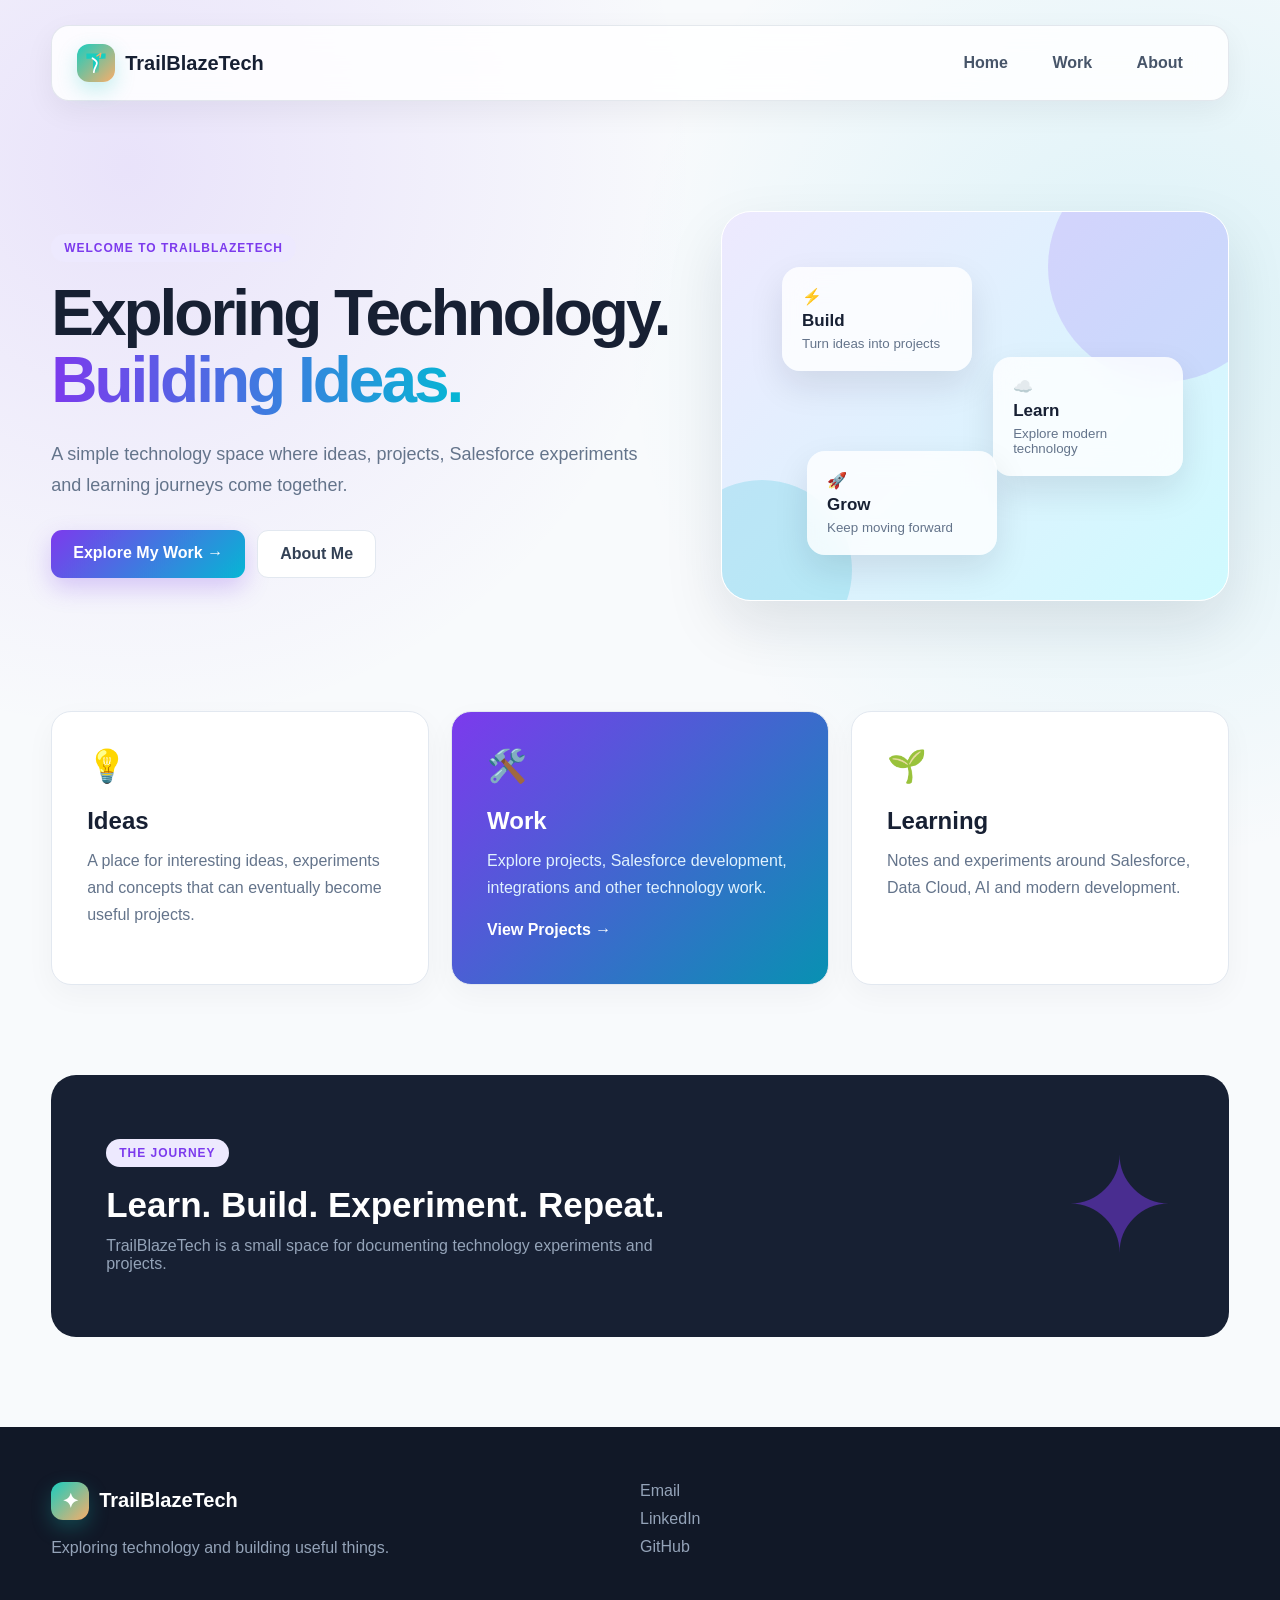
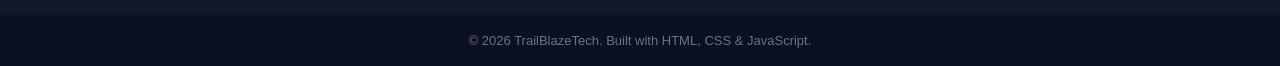
==== commit 4c9824ca: "Enhance logo with SVG and gradient design Updated logo section with SVG graphics and gradient." ====
--- a/index.html
+++ b/index.html
@@ -14,10 +14,74 @@
     <!-- HEADER -->
     <header class="header">
 
-        <div class="logo">
+        <!-- <div class="logo">
             <span class="logo-icon">✦</span>
             <span>TrailBlazeTech</span>
-        </div>
+        </div> -->
+        <div class="logo">
+
+    <span class="logo-icon">
+
+        <svg viewBox="0 0 64 64" xmlns="http://www.w3.org/2000/svg">
+
+            <defs>
+                <linearGradient id="trailGradient"
+                    x1="0%" y1="0%"
+                    x2="100%" y2="100%">
+
+                    <stop offset="0%" stop-color="#19cdbf"/>
+                    <stop offset="55%" stop-color="#19cdbf"/>
+                    <stop offset="100%" stop-color="#f9ad69"/>
+
+                </linearGradient>
+            </defs>
+
+            <!-- T shape -->
+            <path
+                d="M10 10
+                   H54
+                   V22
+                   H39
+                   V54
+                   H25
+                   V22
+                   H10
+                   Z"
+                fill="url(#trailGradient)"
+            />
+
+            <!-- Trail / road -->
+            <path
+                d="M27 53
+                   C27 43 34 39 34 32
+                   C34 27 29 24 24 21"
+                fill="none"
+                stroke="white"
+                stroke-width="4"
+                stroke-linecap="round"
+            />
+
+            <!-- Small growth arrow -->
+            <path
+                d="M34 16
+                   L43 10
+                   L41 19"
+                fill="none"
+                stroke="#f9ad69"
+                stroke-width="3"
+                stroke-linecap="round"
+                stroke-linejoin="round"
+            />
+
+        </svg>
+
+    </span>
+
+    <span class="logo-text">
+        TrailBlazeTech
+    </span>
+
+</div>
 
         <nav class="navbar">
             <a href="index.html" >Home</a>
--- a/style.css
+++ b/style.css
@@ -58,6 +58,20 @@
 }
 
 
+/* .logo {
+
+    display: flex;
+
+    align-items: center;
+
+    gap: 10px;
+
+    font-size: 20px;
+
+    font-weight: 700;
+
+    color: #172033;
+} */
 .logo {
 
     display: flex;
@@ -72,9 +86,39 @@
 
     color: #172033;
 }
-
-
 .logo-icon {
+
+    width: 38px;
+    height: 38px;
+
+    display: flex;
+    align-items: center;
+    justify-content: center;
+
+    border-radius: 12px;
+
+    background: linear-gradient(
+        135deg,
+        #19cdbf,
+        #f9ad69
+    );
+
+    box-shadow:
+        0 8px 20px rgba(25, 205, 191, 0.25);
+
+    overflow: hidden;
+}
+
+
+.logo-icon svg {
+
+    width: 28px;
+    height: 28px;
+
+    display: block;
+}
+
+/* .logo-icon {
 
     width: 38px;
     height: 38px;
@@ -102,7 +146,7 @@
 
 
     box-shadow: 0 8px 20px rgba(124,58,237,0.3);
-}
+} */
 
 
 .navbar {
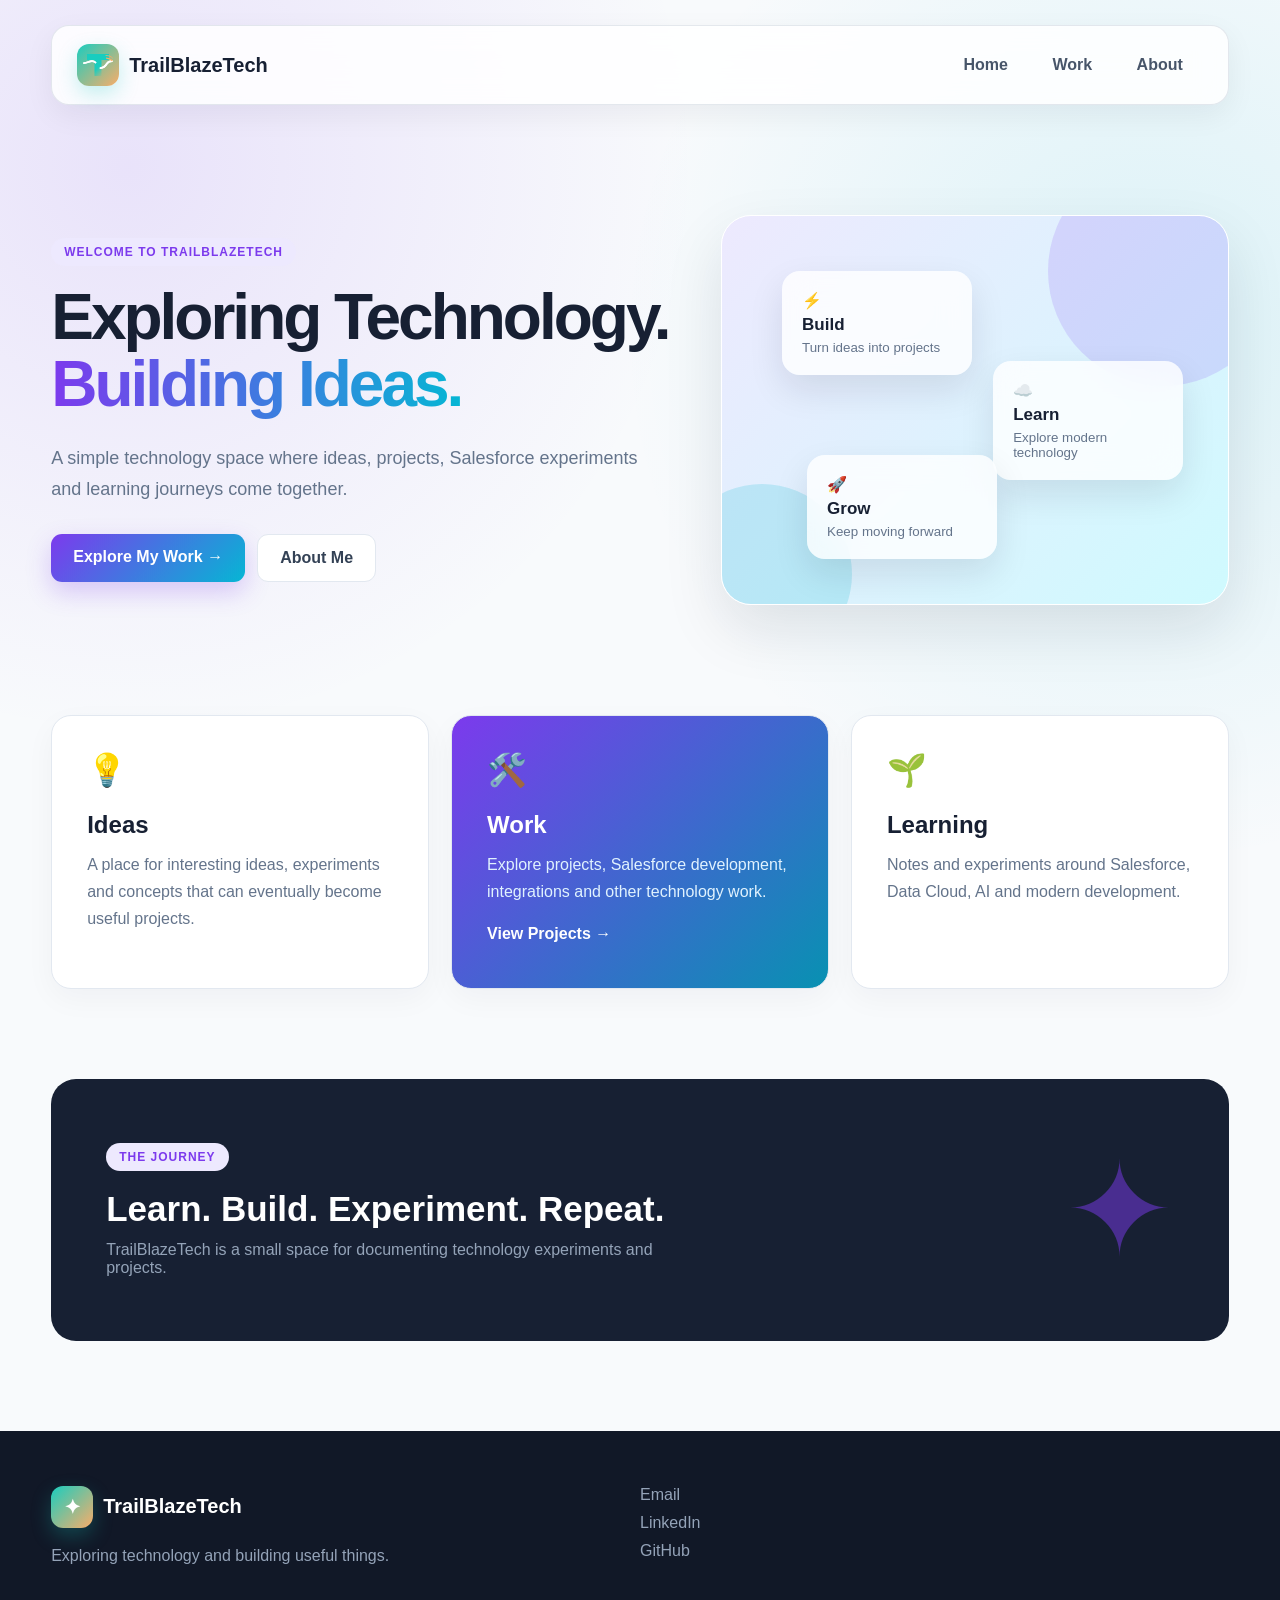
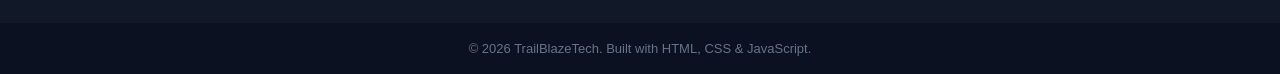
==== commit 17a977f3: "Refactor logo SVG and signal paths in index.html Updated SVG graphics and adjusted paths for logo." ====
--- a/index.html
+++ b/index.html
@@ -18,7 +18,7 @@
             <span class="logo-icon">✦</span>
             <span>TrailBlazeTech</span>
         </div> -->
-        <div class="logo">
+       <div class="logo">
 
     <span class="logo-icon">
 
@@ -34,9 +34,19 @@
                     <stop offset="100%" stop-color="#f9ad69"/>
 
                 </linearGradient>
+
+                <!-- Glow for the signal -->
+                <filter id="signalGlow">
+                    <feGaussianBlur stdDeviation="1.5" result="blur"/>
+                    <feMerge>
+                        <feMergeNode in="blur"/>
+                        <feMergeNode in="SourceGraphic"/>
+                    </feMerge>
+                </filter>
             </defs>
 
-            <!-- T shape -->
+
+            <!-- Main T -->
             <path
                 d="M10 10
                    H54
@@ -50,27 +60,54 @@
                 fill="url(#trailGradient)"
             />
 
-            <!-- Trail / road -->
-            <path
-                d="M27 53
-                   C27 43 34 39 34 32
-                   C34 27 29 24 24 21"
+
+            <!-- SIGNAL COMING INTO THE T -->
+
+            <path
+                d="M4 28
+                   C11 28 14 24 20 24
+                   C23 24 25 25 27 27"
                 fill="none"
                 stroke="white"
-                stroke-width="4"
+                stroke-width="3.5"
                 stroke-linecap="round"
-            />
-
-            <!-- Small growth arrow -->
-            <path
-                d="M34 16
-                   L43 10
-                   L41 19"
+                filter="url(#signalGlow)"
+            />
+
+
+            <!-- SIGNAL COMING OUT OF THE T -->
+
+            <path
+                d="M37 38
+                   C43 38 47 34 50 29
+                   C52 26 55 24 60 24"
+                fill="none"
+                stroke="white"
+                stroke-width="3.5"
+                stroke-linecap="round"
+                filter="url(#signalGlow)"
+            />
+
+
+            <!-- Small outgoing signal lines -->
+
+            <path
+                d="M49 18
+                   C54 18 57 20 60 23"
                 fill="none"
                 stroke="#f9ad69"
-                stroke-width="3"
+                stroke-width="2.5"
                 stroke-linecap="round"
-                stroke-linejoin="round"
+            />
+
+            <path
+                d="M48 13
+                   C54 13 58 15 61 18"
+                fill="none"
+                stroke="#f9ad69"
+                stroke-width="2"
+                stroke-linecap="round"
+                opacity="0.8"
             />
 
         </svg>
--- a/style.css
+++ b/style.css
@@ -73,23 +73,20 @@
     color: #172033;
 } */
 .logo {
-
-    display: flex;
-
+    display: flex;
     align-items: center;
-
     gap: 10px;
 
     font-size: 20px;
-
     font-weight: 700;
 
     color: #172033;
 }
+
+
 .logo-icon {
-
-    width: 38px;
-    height: 38px;
+    width: 42px;
+    height: 42px;
 
     display: flex;
     align-items: center;
@@ -106,18 +103,18 @@
     box-shadow:
         0 8px 20px rgba(25, 205, 191, 0.25);
 
-    overflow: hidden;
+    overflow: visible;
 }
 
 
 .logo-icon svg {
-
-    width: 28px;
-    height: 28px;
+    width: 32px;
+    height: 32px;
 
     display: block;
-}
-
+
+    overflow: visible;
+}
 /* .logo-icon {
 
     width: 38px;
